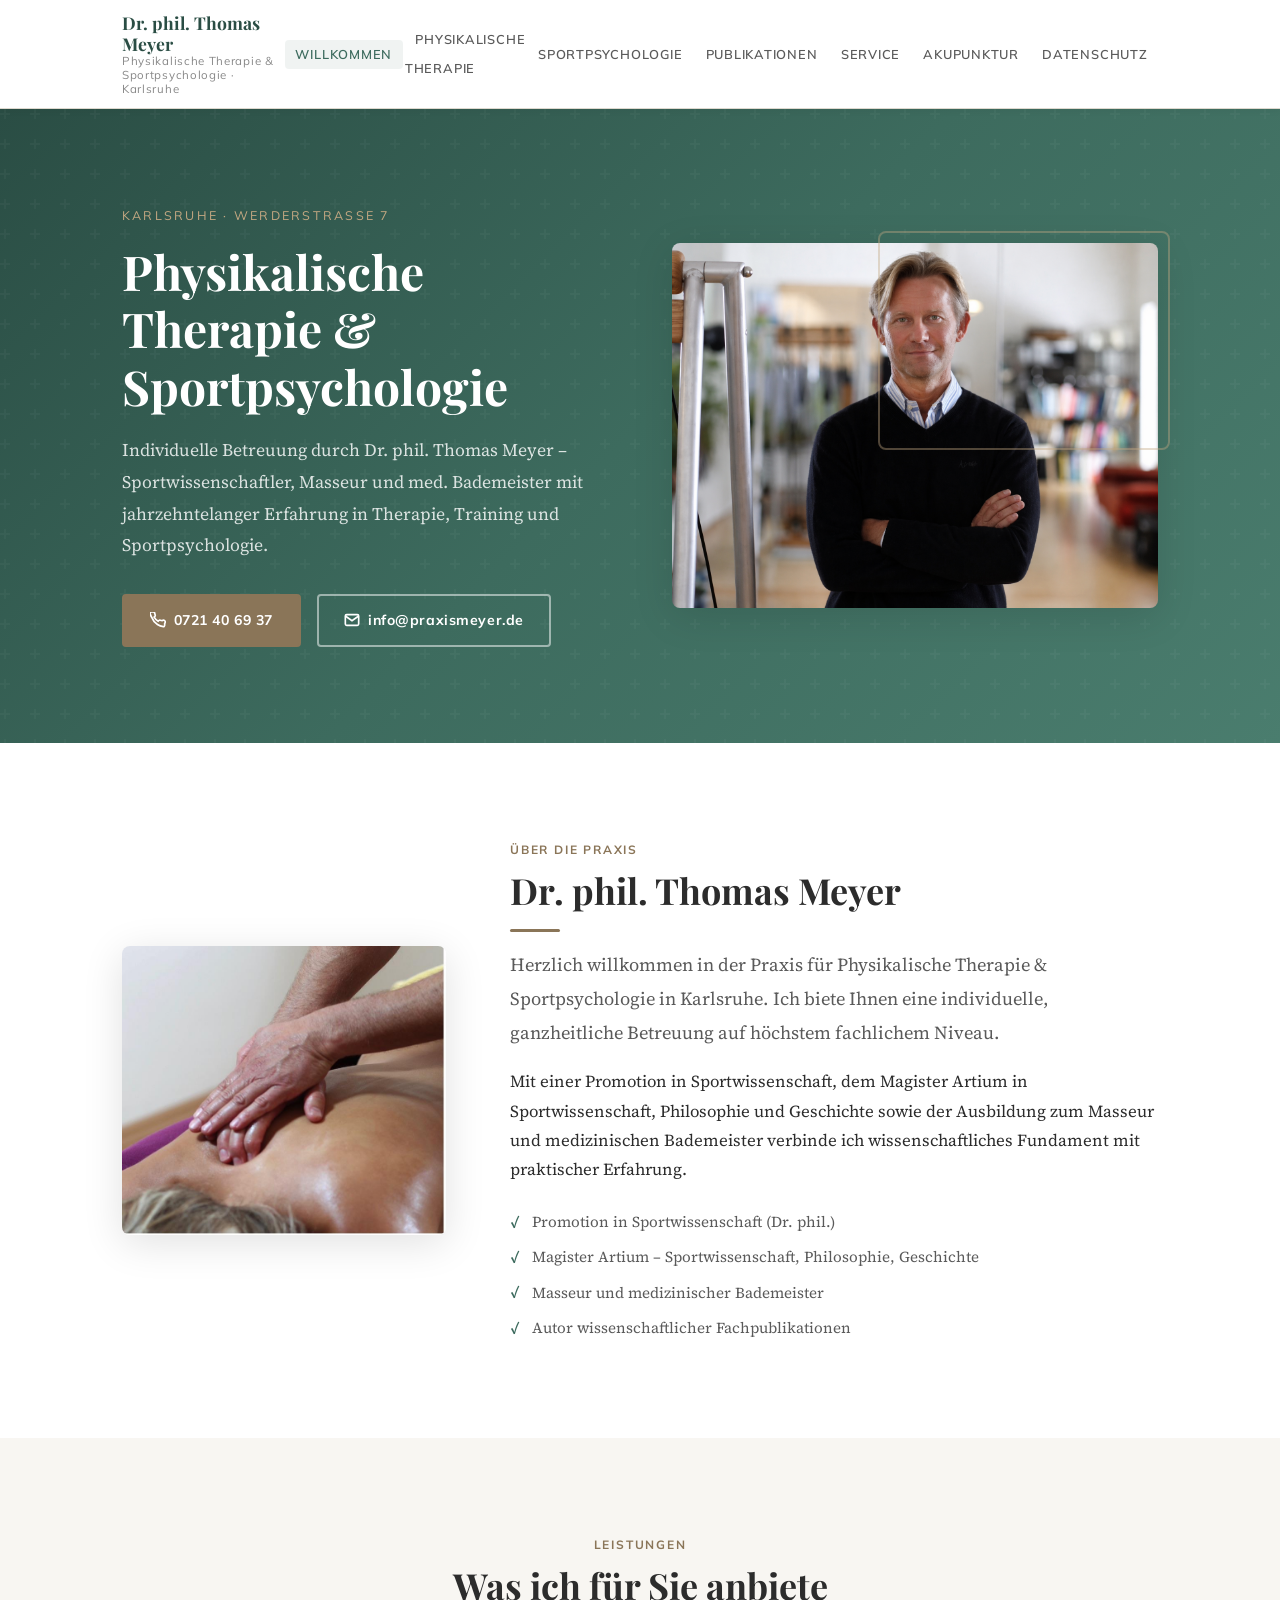
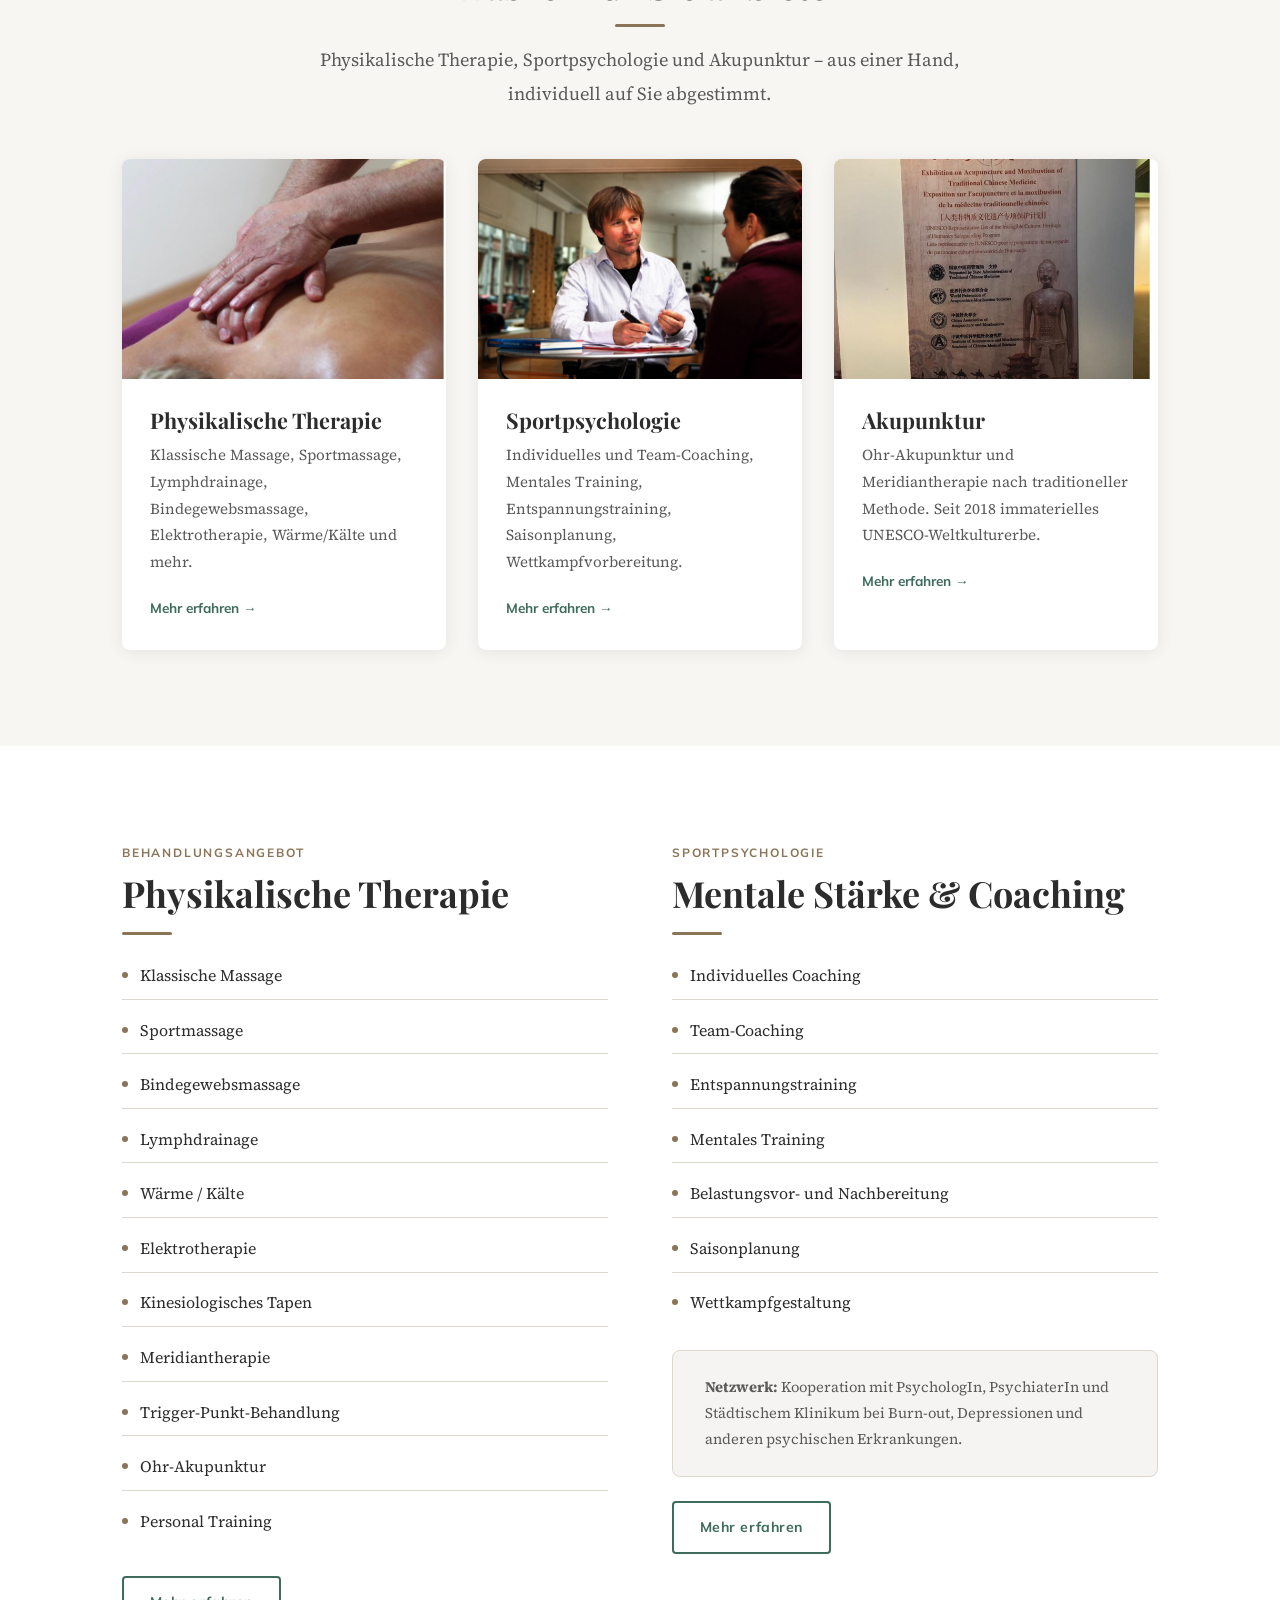
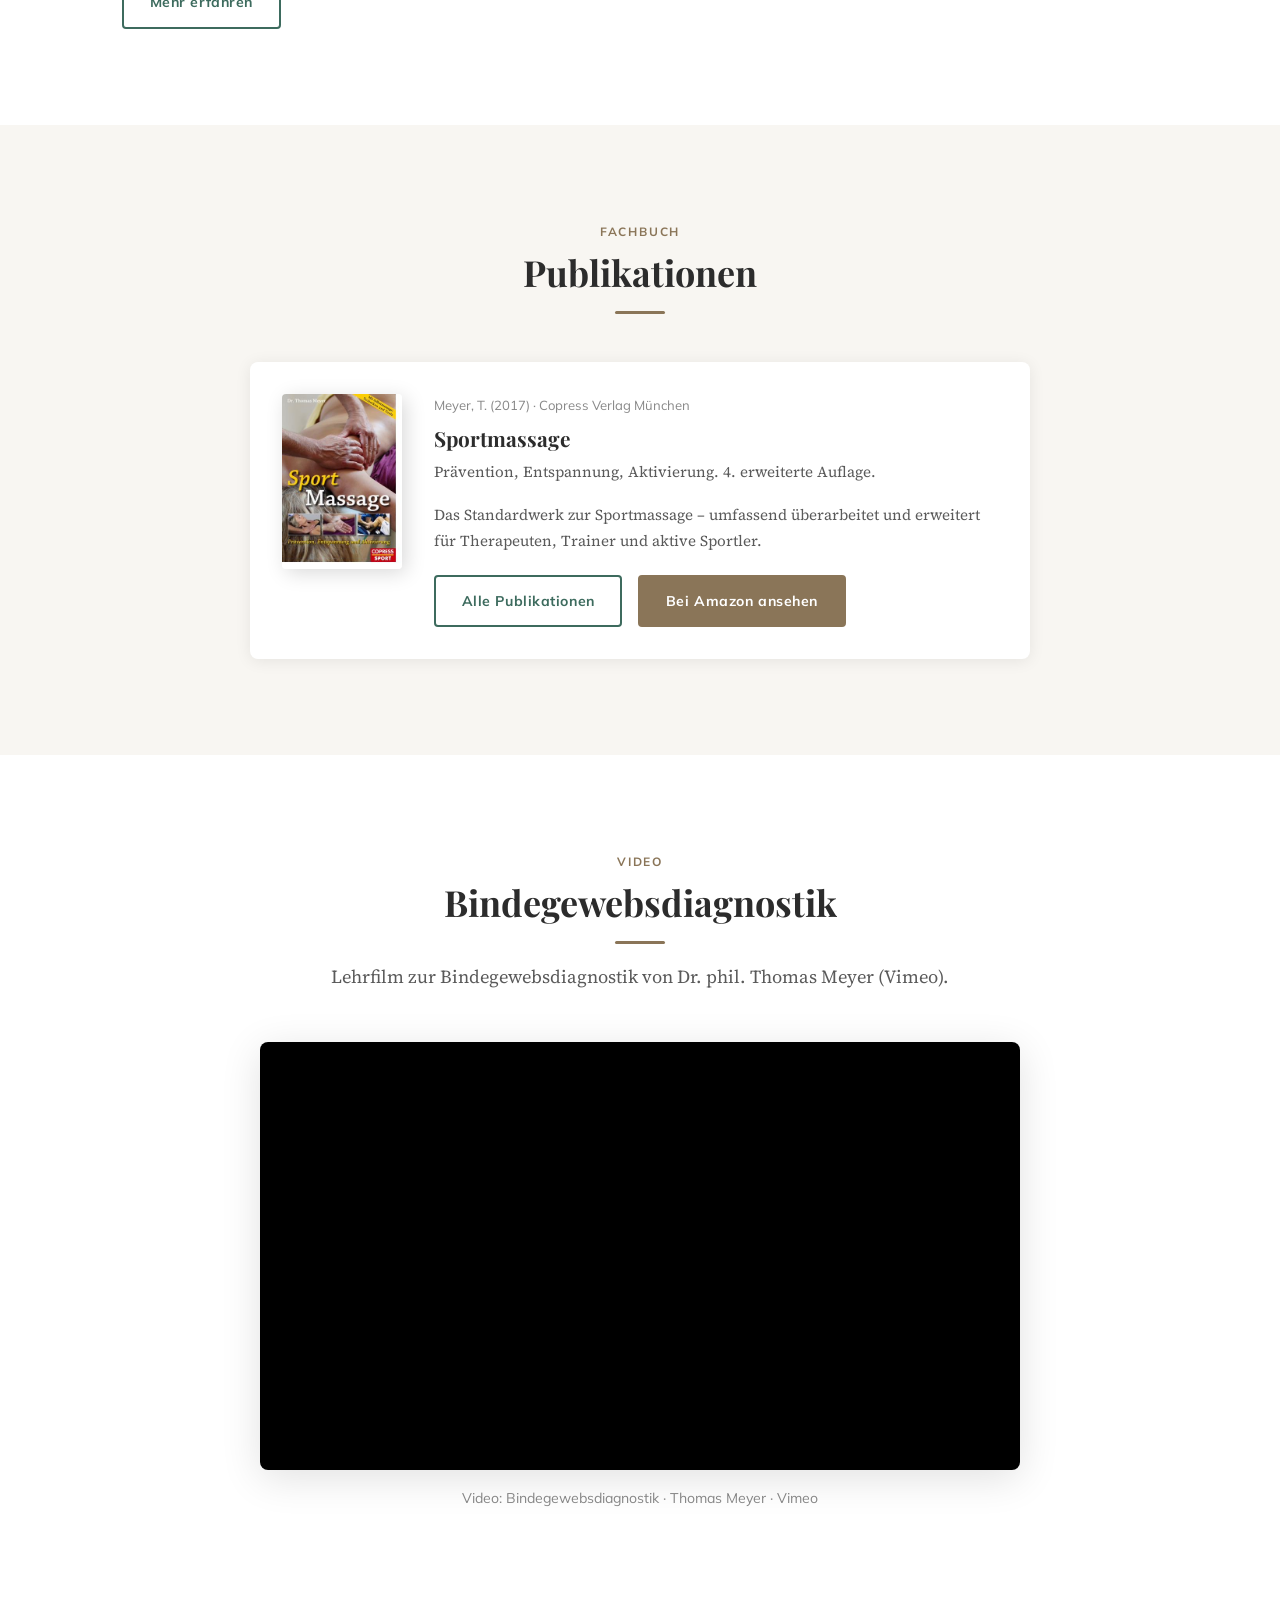
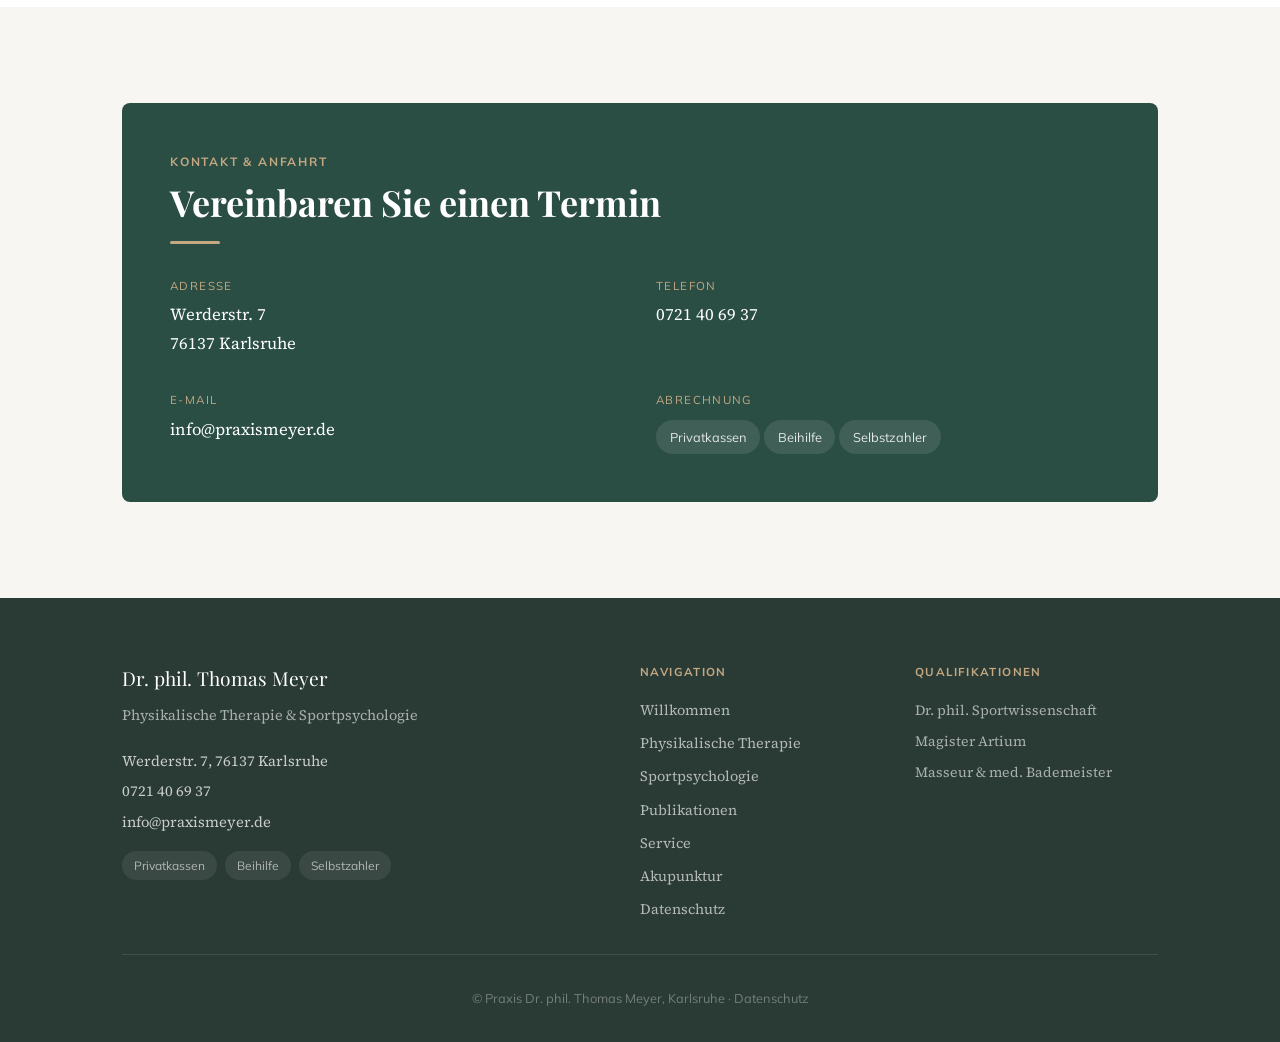
==== index.html @ bd9392c8 "Initial commit" ====
﻿<!doctype html>
<html lang="de">
  <head>
    <meta charset="UTF-8" />
    <meta name="viewport" content="width=device-width, initial-scale=1.0" />
    <title>
      Physikalische Therapie &amp; Sportpsychologie – Dr. phil. Thomas Meyer,
      Karlsruhe
    </title>
    <meta
      name="description"
      content="Dr. phil. Thomas Meyer bietet Physikalische Therapie, Sportpsychologie und Akupunktur in Karlsruhe. Masseur, med. Bademeister und Sportwissenschaftler. Privatkassen, Beihilfe, Selbstzahler."
    />
    <link rel="icon" type="image/png" href="public/images/logo.jpg" />
    <link rel="stylesheet" href="src/styles/fonts.css" />
    <link rel="stylesheet" href="src/styles/style.css" />
  </head>
  <body>
    <!-- ══ HEADER ══════════════════════════════════════════════ -->
    <header class="site-header">
      <div class="header-inner">
        <a href="index.html" class="header-brand" aria-label="Startseite">
          <span class="header-brand-name">Dr. phil. Thomas Meyer</span>
          <span class="header-brand-sub"
            >Physikalische Therapie & Sportpsychologie · Karlsruhe</span
          >
        </a>
        <button
          class="nav-toggle"
          aria-label="Navigation öffnen"
          aria-expanded="false"
          aria-controls="main-nav"
        >
          <span></span><span></span><span></span>
        </button>
        <nav class="main-nav" id="main-nav" aria-label="Hauptnavigation">
          <ul>
            <li><a href="index.html">Willkommen</a></li>
            <li>
              <a href="physikalische-therapie.html">Physikalische Therapie</a>
            </li>
            <li><a href="sportpsychologie.html">Sportpsychologie</a></li>
            <li><a href="publikationen.html">Publikationen</a></li>
            <li><a href="service.html">Service</a></li>
            <li><a href="akupunktur.html">Akupunktur</a></li>
            <li><a href="datenschutz.html">Datenschutz</a></li>
          </ul>
        </nav>
      </div>
    </header>

    <main>
      <!-- ══ HERO ═════════════════════════════════════════════ -->
      <section class="hero" aria-label="Willkommen">
        <div class="hero-inner">
          <div class="hero-content">
            <span class="hero-eyebrow">Karlsruhe · Werderstraße 7</span>
            <h1>Physikalische Therapie &amp; Sportpsychologie</h1>
            <p class="hero-lead">
              Individuelle Betreuung durch Dr. phil. Thomas Meyer –
              Sportwissenschaftler, Masseur und med. Bademeister mit
              jahrzehntelanger Erfahrung in Therapie, Training und
              Sportpsychologie.
            </p>
            <div class="hero-actions">
              <a href="tel:072140693" class="btn btn-primary">
                <svg
                  width="16"
                  height="16"
                  viewBox="0 0 24 24"
                  fill="none"
                  stroke="currentColor"
                  stroke-width="2.5"
                  aria-hidden="true"
                >
                  <path
                    d="M22 16.92v3a2 2 0 01-2.18 2 19.79 19.79 0 01-8.63-3.07A19.5 19.5 0 013.07 8.81 19.79 19.79 0 01.08 2.18 2 2 0 012.07 0h3a2 2 0 012 1.72 12.84 12.84 0 00.7 2.81 2 2 0 01-.45 2.11L6.2 7.74a16 16 0 006.06 6.06l1.1-1.1a2 2 0 012.11-.45 12.84 12.84 0 002.81.7A2 2 0 0122 16.92z"
                  />
                </svg>
                0721 40 69 37
              </a>
              <a href="mailto:info@praxismeyer.de" class="btn btn-outline">
                <svg
                  width="16"
                  height="16"
                  viewBox="0 0 24 24"
                  fill="none"
                  stroke="currentColor"
                  stroke-width="2.5"
                  aria-hidden="true"
                >
                  <path
                    d="M4 4h16c1.1 0 2 .9 2 2v12c0 1.1-.9 2-2 2H4c-1.1 0-2-.9-2-2V6c0-1.1.9-2 2-2z"
                  />
                  <polyline points="22,6 12,13 2,6" />
                </svg>
                info@praxismeyer.de
              </a>
            </div>
          </div>
          <div class="hero-image">
            <img
              src="public/images/B21I1593Person.jpg"
              alt="Dr. phil. Thomas Meyer in der Praxis"
              width="520"
              height="480"
              loading="eager"
            />
            <div class="hero-image-frame" aria-hidden="true"></div>
          </div>
        </div>
      </section>

      <!-- ══ ÜBER DR. MEYER ═══════════════════════════════════ -->
      <section class="section section--alt">
        <div class="container">
          <div class="profile-section">
            <div>
              <img
                src="public/images/B21I86682x.jpeg"
                alt="Dr. Thomas Meyer – Therapie in der Praxis"
                class="profile-img"
                width="380"
                height="460"
                loading="lazy"
              />
            </div>
            <div>
              <span class="section-label">Über die Praxis</span>
              <h2>Dr. phil. Thomas Meyer</h2>
              <div class="divider"></div>
              <p class="lead">
                Herzlich willkommen in der Praxis für Physikalische Therapie
                &amp; Sportpsychologie in Karlsruhe. Ich biete Ihnen eine
                individuelle, ganzheitliche Betreuung auf höchstem fachlichem
                Niveau.
              </p>
              <p>
                Mit einer Promotion in Sportwissenschaft, dem Magister Artium in
                Sportwissenschaft, Philosophie und Geschichte sowie der
                Ausbildung zum Masseur und medizinischen Bademeister verbinde
                ich wissenschaftliches Fundament mit praktischer Erfahrung.
              </p>
              <div
                class="profile-quals"
                role="list"
                aria-label="Qualifikationen"
              >
                <div class="qual-item" role="listitem">
                  Promotion in Sportwissenschaft (Dr. phil.)
                </div>
                <div class="qual-item" role="listitem">
                  Magister Artium – Sportwissenschaft, Philosophie, Geschichte
                </div>
                <div class="qual-item" role="listitem">
                  Masseur und medizinischer Bademeister
                </div>
                <div class="qual-item" role="listitem">
                  Autor wissenschaftlicher Fachpublikationen
                </div>
              </div>
            </div>
          </div>
        </div>
      </section>

      <!-- ══ LEISTUNGSÜBERSICHT ════════════════════════════════ -->
      <section class="section">
        <div class="container">
          <div class="section-header centered">
            <span class="section-label">Leistungen</span>
            <h2>Was ich für Sie anbiete</h2>
            <div class="divider centered"></div>
            <p class="lead">
              Physikalische Therapie, Sportpsychologie und Akupunktur – aus
              einer Hand, individuell auf Sie abgestimmt.
            </p>
          </div>
          <div class="grid-3">
            <!-- Physikalische Therapie -->
            <a
              href="physikalische-therapie.html"
              class="card"
              style="text-decoration: none; color: inherit"
            >
              <img
                src="public/images/B21I86682x.jpeg"
                alt="Massage und physikalische Therapie in Karlsruhe"
                class="card-img"
                loading="lazy"
              />
              <div class="card-body">
                <h3>Physikalische Therapie</h3>
                <p style="color: var(--color-text-light); font-size: 0.95rem">
                  Klassische Massage, Sportmassage, Lymphdrainage,
                  Bindegewebsmassage, Elektrotherapie, Wärme/Kälte und mehr.
                </p>
                <span
                  style="
                    color: var(--color-primary);
                    font-family: var(--font-sans);
                    font-size: 0.85rem;
                    font-weight: 700;
                  "
                  >Mehr erfahren →</span
                >
              </div>
            </a>
            <!-- Sportpsychologie -->
            <a
              href="sportpsychologie.html"
              class="card"
              style="text-decoration: none; color: inherit"
            >
              <img
                src="public/images/Sportpsychologe1_2.jpg"
                alt="Sportpsychologie und mentales Training"
                class="card-img"
                loading="lazy"
              />
              <div class="card-body">
                <h3>Sportpsychologie</h3>
                <p style="color: var(--color-text-light); font-size: 0.95rem">
                  Individuelles und Team-Coaching, Mentales Training,
                  Entspannungstraining, Saisonplanung, Wettkampfvorbereitung.
                </p>
                <span
                  style="
                    color: var(--color-primary);
                    font-family: var(--font-sans);
                    font-size: 0.85rem;
                    font-weight: 700;
                  "
                  >Mehr erfahren →</span
                >
              </div>
            </a>
            <!-- Akupunktur -->
            <a
              href="akupunktur.html"
              class="card"
              style="text-decoration: none; color: inherit"
            >
              <img
                src="public/images/IMG_49742x.jpeg"
                alt="Ohr-Akupunktur in der Praxis"
                class="card-img"
                loading="lazy"
              />
              <div class="card-body">
                <h3>Akupunktur</h3>
                <p style="color: var(--color-text-light); font-size: 0.95rem">
                  Ohr-Akupunktur und Meridiantherapie nach traditioneller
                  Methode. Seit 2018 immaterielles UNESCO-Weltkulturerbe.
                </p>
                <span
                  style="
                    color: var(--color-primary);
                    font-family: var(--font-sans);
                    font-size: 0.85rem;
                    font-weight: 700;
                  "
                  >Mehr erfahren →</span
                >
              </div>
            </a>
          </div>
        </div>
      </section>

      <!-- ══ LEISTUNGEN LISTE ══════════════════════════════════ -->
      <section class="section section--alt">
        <div class="container">
          <div class="grid-2" style="align-items: start; gap: 4rem">
            <div>
              <span class="section-label">Behandlungsangebot</span>
              <h2>Physikalische Therapie</h2>
              <div class="divider"></div>
              <ul
                class="service-list"
                aria-label="Leistungen Physikalische Therapie"
              >
                <li>Klassische Massage</li>
                <li>Sportmassage</li>
                <li>Bindegewebsmassage</li>
                <li>Lymphdrainage</li>
                <li>Wärme / Kälte</li>
                <li>Elektrotherapie</li>
                <li>Kinesiologisches Tapen</li>
                <li>Meridiantherapie</li>
                <li>Trigger-Punkt-Behandlung</li>
                <li>Ohr-Akupunktur</li>
                <li>Personal Training</li>
              </ul>
              <div style="margin-top: 2rem">
                <a
                  href="physikalische-therapie.html"
                  class="btn btn-outline-dark"
                  >Mehr erfahren</a
                >
              </div>
            </div>
            <div>
              <span class="section-label">Sportpsychologie</span>
              <h2>Mentale Stärke &amp; Coaching</h2>
              <div class="divider"></div>
              <ul class="service-list" aria-label="Leistungen Sportpsychologie">
                <li>Individuelles Coaching</li>
                <li>Team-Coaching</li>
                <li>Entspannungstraining</li>
                <li>Mentales Training</li>
                <li>Belastungsvor- und Nachbereitung</li>
                <li>Saisonplanung</li>
                <li>Wettkampfgestaltung</li>
              </ul>
              <div class="info-box" style="margin-top: 1.5rem">
                <p
                  style="
                    font-size: 0.92rem;
                    color: var(--color-text-light);
                    margin: 0;
                  "
                >
                  <strong>Netzwerk:</strong> Kooperation mit PsychologIn,
                  PsychiaterIn und Städtischem Klinikum bei Burn-out,
                  Depressionen und anderen psychischen Erkrankungen.
                </p>
              </div>
              <div style="margin-top: 1.5rem">
                <a href="sportpsychologie.html" class="btn btn-outline-dark"
                  >Mehr erfahren</a
                >
              </div>
            </div>
          </div>
        </div>
      </section>

      <!-- ══ PUBLIKATION HIGHLIGHT ════════════════════════════ -->
      <section class="section">
        <div class="container">
          <div class="section-header centered">
            <span class="section-label">Fachbuch</span>
            <h2>Publikationen</h2>
            <div class="divider centered"></div>
          </div>
          <div class="pub-card" style="max-width: 780px; margin: 0 auto">
            <img
              src="public/images/978376791218212x.jpg"
              alt="Buchcover: Sportmassage – Prävention, Entspannung, Aktivierung"
              class="pub-cover"
              loading="lazy"
            />
            <div>
              <p class="pub-meta">Meyer, T. (2017) · Copress Verlag München</p>
              <h3 class="pub-title">Sportmassage</h3>
              <p class="pub-subtitle">
                Prävention, Entspannung, Aktivierung. 4. erweiterte Auflage.
              </p>
              <p style="font-size: 0.95rem; color: var(--color-text-light)">
                Das Standardwerk zur Sportmassage – umfassend überarbeitet und
                erweitert für Therapeuten, Trainer und aktive Sportler.
              </p>
              <div
                style="
                  margin-top: 1.25rem;
                  display: flex;
                  gap: 1rem;
                  flex-wrap: wrap;
                "
              >
                <a href="publikationen.html" class="btn btn-outline-dark"
                  >Alle Publikationen</a
                >
                <a
                  href="https://www.amazon.de/gp/product/376791218X"
                  target="_blank"
                  rel="noopener noreferrer"
                  class="btn btn-primary"
                  >Bei Amazon ansehen</a
                >
              </div>
            </div>
          </div>
        </div>
      </section>

      <!-- ══ VIDEO BINDEGEWEBSDIAGNOSTIK ═════════════════════ -->
      <section class="section section--alt">
        <div class="container">
          <div class="section-header centered">
            <span class="section-label">Video</span>
            <h2>Bindegewebsdiagnostik</h2>
            <div class="divider centered"></div>
            <p class="lead">
              Lehrfilm zur Bindegewebsdiagnostik von Dr. phil. Thomas Meyer
              (Vimeo).
            </p>
          </div>
          <div style="max-width: 760px; margin: 0 auto">
            <div class="video-wrap">
              <iframe
                title="Bindegewebsdiagnostik – Dr. Thomas Meyer"
                src="https://player.vimeo.com/video/320448299?h=4330896fc2"
                width="640"
                height="360"
                frameborder="0"
                referrerpolicy="strict-origin-when-cross-origin"
                allow="
                  autoplay;
                  fullscreen;
                  picture-in-picture;
                  clipboard-write;
                  encrypted-media;
                "
                allowfullscreen
              >
              </iframe>
            </div>
            <p
              style="
                text-align: center;
                margin-top: 1rem;
                font-size: 0.88rem;
                color: var(--color-text-muted);
                font-family: var(--font-sans);
              "
            >
              Video: Bindegewebsdiagnostik · Thomas Meyer · Vimeo
            </p>
          </div>
        </div>
      </section>

      <!-- ══ KONTAKT ═══════════════════════════════════════════ -->
      <section class="section section">
        <div class="container">
          <div class="contact-box">
            <span class="section-label" style="color: var(--color-accent-light)"
              >Kontakt &amp; Anfahrt</span
            >
            <h2>Vereinbaren Sie einen Termin</h2>
            <div
              class="divider"
              style="background: var(--color-accent-light)"
            ></div>
            <div class="contact-grid">
              <div class="contact-item">
                <span class="contact-label">Adresse</span>
                <span class="contact-value">
                  Werderstr. 7<br />76137 Karlsruhe
                </span>
              </div>
              <div class="contact-item">
                <span class="contact-label">Telefon</span>
                <span class="contact-value">
                  <a href="tel:072140693">0721 40 69 37</a>
                </span>
              </div>
              <div class="contact-item">
                <span class="contact-label">E-Mail</span>
                <span class="contact-value">
                  <a href="mailto:info@praxismeyer.de">info@praxismeyer.de</a>
                </span>
              </div>
              <div class="contact-item">
                <span class="contact-label">Abrechnung</span>
                <span class="contact-value">
                  <span class="contact-badge">Privatkassen</span>
                  <span class="contact-badge">Beihilfe</span>
                  <span class="contact-badge">Selbstzahler</span>
                </span>
              </div>
            </div>
          </div>
        </div>
      </section>
    </main>

    <!-- ══ FOOTER ═══════════════════════════════════════════════ -->
    <footer class="site-footer" aria-label="Seiten-Footer">
      <div class="container">
        <div class="footer-grid">
          <div>
            <div class="footer-brand-name">Dr. phil. Thomas Meyer</div>
            <div class="footer-tagline">
              Physikalische Therapie &amp; Sportpsychologie
            </div>
            <div class="footer-contact-item">Werderstr. 7, 76137 Karlsruhe</div>
            <div class="footer-contact-item">
              <a href="tel:072140693">0721 40 69 37</a>
            </div>
            <div class="footer-contact-item">
              <a href="mailto:info@praxismeyer.de">info@praxismeyer.de</a>
            </div>
            <div class="footer-badges">
              <span class="footer-badge">Privatkassen</span>
              <span class="footer-badge">Beihilfe</span>
              <span class="footer-badge">Selbstzahler</span>
            </div>
          </div>
          <div>
            <div class="footer-heading">Navigation</div>
            <nav class="footer-links" aria-label="Footer-Navigation">
              <a href="index.html">Willkommen</a>
              <a href="physikalische-therapie.html">Physikalische Therapie</a>
              <a href="sportpsychologie.html">Sportpsychologie</a>
              <a href="publikationen.html">Publikationen</a>
              <a href="service.html">Service</a>
              <a href="akupunktur.html">Akupunktur</a>
              <a href="datenschutz.html">Datenschutz</a>
            </nav>
          </div>
          <div>
            <div class="footer-heading">Qualifikationen</div>
            <div
              class="footer-links"
              style="
                color: rgba(255, 255, 255, 0.6);
                font-size: 0.88rem;
                gap: 0.4rem;
              "
            >
              <span>Dr. phil. Sportwissenschaft</span>
              <span>Magister Artium</span>
              <span>Masseur &amp; med. Bademeister</span>
            </div>
          </div>
        </div>
        <div class="footer-bottom">
          &copy; Praxis Dr. phil. Thomas Meyer, Karlsruhe ·
          <a href="datenschutz.html" style="color: inherit">Datenschutz</a>
        </div>
      </div>
    </footer>

    <script src="src/scripts/main.js" defer></script>
  </body>
</html>
---- src/styles/fonts.css ----
@import url('https://fonts.googleapis.com/css2?family=Playfair+Display:ital,wght@0,400;0,600;0,700;1,400&family=Source+Serif+4:ital,opsz,wght@0,8..60,300;0,8..60,400;0,8..60,600;1,8..60,400&family=Mulish:wght@400;600;700&display=swap');
---- src/styles/style.css ----
/* ============================================================
   PRAXIS DR. THOMAS MEYER — Designsystem
   Farben, Typografie, Layout
   ============================================================ */

:root {
  /* Farben */
  --color-bg:         #f8f6f2;
  --color-white:      #ffffff;
  --color-text:       #2c2c2c;
  --color-text-light: #5a5a5a;
  --color-text-muted: #888888;
  --color-primary:    #3d6b5e;   /* ruhiges Waldgrün */
  --color-primary-dark: #2a4d44;
  --color-accent:     #8a7558;   /* warmes Sandbraun */
  --color-accent-light: #c4a882;
  --color-border:     #ddd8ce;
  --color-card-bg:    #ffffff;
  --color-header-bg:  #ffffff;
  --color-footer-bg:  #2a3a35;
  --color-footer-text:#c8d8d4;

  /* Typografie */
  --font-display:  'Playfair Display', Georgia, serif;
  --font-body:     'Source Serif 4', Georgia, serif;
  --font-sans:     'Mulish', 'Helvetica Neue', sans-serif;

  /* Abstände */
  --space-xs:  0.5rem;
  --space-sm:  1rem;
  --space-md:  2rem;
  --space-lg:  4rem;
  --space-xl:  6rem;

  /* Sonstiges */
  --radius:    4px;
  --radius-lg: 8px;
  --shadow:    0 2px 16px rgba(0,0,0,0.08);
  --shadow-lg: 0 8px 40px rgba(0,0,0,0.12);
  --transition: 0.25s ease;
  --max-width:  1100px;
}

/* ============================================================
   RESET & BASE
   ============================================================ */
*, *::before, *::after {
  box-sizing: border-box;
  margin: 0;
  padding: 0;
}

html {
  scroll-behavior: smooth;
  font-size: 16px;
}

body {
  background: var(--color-bg);
  color: var(--color-text);
  font-family: var(--font-body);
  font-size: 1.05rem;
  line-height: 1.75;
  -webkit-font-smoothing: antialiased;
}

img {
  max-width: 100%;
  height: auto;
  display: block;
}

a {
  color: var(--color-primary);
  text-decoration: none;
  transition: color var(--transition);
}
a:hover { color: var(--color-primary-dark); }

ul { list-style: none; }

/* ============================================================
   TYPOGRAPHY
   ============================================================ */
h1, h2, h3, h4 {
  font-family: var(--font-display);
  font-weight: 700;
  line-height: 1.25;
  color: var(--color-text);
}

h1 { font-size: clamp(2rem, 4vw, 3rem); }
h2 { font-size: clamp(1.5rem, 3vw, 2.25rem); margin-bottom: 1rem; }
h3 { font-size: 1.35rem; margin-bottom: 0.5rem; }
h4 { font-size: 1.1rem; }

p { margin-bottom: 1.1rem; }
p:last-child { margin-bottom: 0; }

.lead {
  font-size: 1.15rem;
  color: var(--color-text-light);
  line-height: 1.85;
}

.section-label {
  font-family: var(--font-sans);
  font-size: 0.75rem;
  font-weight: 700;
  letter-spacing: 0.15em;
  text-transform: uppercase;
  color: var(--color-accent);
  display: block;
  margin-bottom: 0.5rem;
}

/* ============================================================
   LAYOUT UTILITIES
   ============================================================ */
.container {
  max-width: var(--max-width);
  margin: 0 auto;
  padding: 0 var(--space-md);
}

.section {
  padding: var(--space-xl) 0;
}

.section--alt {
  background: var(--color-white);
}

.section--dark {
  background: var(--color-primary-dark);
  color: var(--color-white);
}

.section--dark h2,
.section--dark h3 {
  color: var(--color-white);
}

.grid-2 {
  display: grid;
  grid-template-columns: 1fr 1fr;
  gap: var(--space-md);
}

.grid-3 {
  display: grid;
  grid-template-columns: repeat(3, 1fr);
  gap: var(--space-md);
}

.grid-4 {
  display: grid;
  grid-template-columns: repeat(4, 1fr);
  gap: var(--space-sm);
}

.text-center { text-align: center; }

/* ============================================================
   HEADER & NAVIGATION
   ============================================================ */
.site-header {
  background: var(--color-header-bg);
  border-bottom: 1px solid var(--color-border);
  position: sticky;
  top: 0;
  z-index: 1000;
  box-shadow: 0 1px 8px rgba(0,0,0,0.06);
}

.header-inner {
  display: flex;
  align-items: center;
  justify-content: space-between;
  padding: 0.75rem var(--space-md);
  max-width: var(--max-width);
  margin: 0 auto;
}

.header-brand {
  display: flex;
  flex-direction: column;
  line-height: 1.2;
}

.header-brand-name {
  font-family: var(--font-display);
  font-size: 1.1rem;
  font-weight: 700;
  color: var(--color-primary-dark);
}

.header-brand-sub {
  font-family: var(--font-sans);
  font-size: 0.72rem;
  color: var(--color-text-muted);
  letter-spacing: 0.06em;
}

/* Nav */
.main-nav ul {
  display: flex;
  gap: 0.15rem;
  align-items: center;
}

.main-nav a {
  font-family: var(--font-sans);
  font-size: 0.8rem;
  font-weight: 600;
  letter-spacing: 0.06em;
  text-transform: uppercase;
  color: var(--color-text-light);
  padding: 0.4rem 0.65rem;
  border-radius: var(--radius);
  transition: all var(--transition);
}

.main-nav a:hover,
.main-nav a.active {
  color: var(--color-primary);
  background: rgba(61, 107, 94, 0.08);
}

.nav-logo {
  height: 50px;
  width: auto;
  display: block;
  object-fit: contain;
}

/* Hamburger */
.nav-toggle {
  display: none;
  background: none;
  border: none;
  cursor: pointer;
  padding: 0.5rem;
  flex-direction: column;
  gap: 5px;
}

.nav-toggle span {
  display: block;
  width: 24px;
  height: 2px;
  background: var(--color-text);
  transition: all var(--transition);
}

.nav-toggle.open span:nth-child(1) { transform: rotate(45deg) translate(5px, 5px); }
.nav-toggle.open span:nth-child(2) { opacity: 0; }
.nav-toggle.open span:nth-child(3) { transform: rotate(-45deg) translate(5px, -5px); }

/* ============================================================
   HERO
   ============================================================ */
.hero {
  background: linear-gradient(135deg, #2a4d44 0%, #3d6b5e 50%, #4a7d6e 100%);
  color: var(--color-white);
  padding: var(--space-xl) 0;
  position: relative;
  overflow: hidden;
}

.hero::before {
  content: '';
  position: absolute;
  inset: 0;
  background: url("data:image/svg+xml,%3Csvg width='60' height='60' viewBox='0 0 60 60' xmlns='http://www.w3.org/2000/svg'%3E%3Cg fill='none' fill-rule='evenodd'%3E%3Cg fill='%23ffffff' fill-opacity='0.03'%3E%3Cpath d='M36 34v-4h-2v4h-4v2h4v4h2v-4h4v-2h-4zm0-30V0h-2v4h-4v2h4v4h2V6h4V4h-4zM6 34v-4H4v4H0v2h4v4h2v-4h4v-2H6zM6 4V0H4v4H0v2h4v4h2V6h4V4H6z'/%3E%3C/g%3E%3C/g%3E%3C/svg%3E");
  pointer-events: none;
}

.hero-inner {
  display: grid;
  grid-template-columns: 1fr 1fr;
  gap: var(--space-lg);
  align-items: center;
  max-width: var(--max-width);
  margin: 0 auto;
  padding: 0 var(--space-md);
  position: relative;
}

.hero-eyebrow {
  font-family: var(--font-sans);
  font-size: 0.78rem;
  letter-spacing: 0.18em;
  text-transform: uppercase;
  color: var(--color-accent-light);
  margin-bottom: 1rem;
  display: block;
}

.hero h1 {
  color: var(--color-white);
  font-size: clamp(2rem, 4vw, 3rem);
  margin-bottom: 1.25rem;
  line-height: 1.2;
}

.hero-lead {
  color: rgba(255,255,255,0.82);
  font-size: 1.1rem;
  line-height: 1.8;
  margin-bottom: 2rem;
}

.hero-actions {
  display: flex;
  gap: 1rem;
  flex-wrap: wrap;
}

.hero-image {
  position: relative;
}

.hero-image img {
  border-radius: var(--radius-lg);
  box-shadow: var(--shadow-lg);
  width: 100%;
  object-fit: cover;
  max-height: 500px;
}

.hero-image-frame {
  position: absolute;
  inset: -12px -12px auto auto;
  width: 60%;
  height: 60%;
  border: 2px solid rgba(196, 168, 130, 0.4);
  border-radius: var(--radius-lg);
  pointer-events: none;
}

/* ============================================================
   BUTTONS
   ============================================================ */
.btn {
  display: inline-flex;
  align-items: center;
  gap: 0.5rem;
  font-family: var(--font-sans);
  font-size: 0.88rem;
  font-weight: 700;
  letter-spacing: 0.04em;
  padding: 0.75rem 1.6rem;
  border-radius: var(--radius);
  cursor: pointer;
  transition: all var(--transition);
  border: 2px solid transparent;
  text-decoration: none;
}

.btn-primary {
  background: var(--color-accent);
  color: var(--color-white);
  border-color: var(--color-accent);
}
.btn-primary:hover {
  background: var(--color-accent-light);
  border-color: var(--color-accent-light);
  color: var(--color-white);
  transform: translateY(-1px);
  box-shadow: 0 4px 16px rgba(138, 117, 88, 0.35);
}

.btn-outline {
  background: transparent;
  color: var(--color-white);
  border-color: rgba(255,255,255,0.5);
}
.btn-outline:hover {
  background: rgba(255,255,255,0.1);
  border-color: var(--color-white);
  color: var(--color-white);
}

.btn-outline-dark {
  background: transparent;
  color: var(--color-primary);
  border-color: var(--color-primary);
}
.btn-outline-dark:hover {
  background: var(--color-primary);
  color: var(--color-white);
}

/* ============================================================
   CARDS
   ============================================================ */
.card {
  background: var(--color-card-bg);
  border-radius: var(--radius-lg);
  box-shadow: var(--shadow);
  overflow: hidden;
  transition: transform var(--transition), box-shadow var(--transition);
}
.card:hover {
  transform: translateY(-3px);
  box-shadow: var(--shadow-lg);
}

.card-body { padding: 1.75rem; }

.card-icon {
  width: 48px;
  height: 48px;
  background: rgba(61, 107, 94, 0.1);
  border-radius: 50%;
  display: flex;
  align-items: center;
  justify-content: center;
  margin-bottom: 1rem;
}

.card-icon svg {
  width: 24px;
  height: 24px;
  stroke: var(--color-primary);
}

.card-img {
  width: 100%;
  height: 220px;
  object-fit: cover;
}

/* ============================================================
   SERVICE LIST
   ============================================================ */
.service-list {
  display: flex;
  flex-direction: column;
  gap: 0.4rem;
}

.service-list li {
  display: flex;
  align-items: center;
  gap: 0.75rem;
  padding: 0.6rem 0;
  border-bottom: 1px solid var(--color-border);
  font-size: 1rem;
}
.service-list li:last-child { border-bottom: none; }

.service-list li::before {
  content: '';
  width: 6px;
  height: 6px;
  background: var(--color-accent);
  border-radius: 50%;
  flex-shrink: 0;
}

/* ============================================================
   SECTION HEADER
   ============================================================ */
.section-header {
  margin-bottom: 3rem;
}

.section-header.centered {
  text-align: center;
  max-width: 680px;
  margin: 0 auto 3rem;
}

.divider {
  width: 50px;
  height: 3px;
  background: var(--color-accent);
  margin: 1rem 0;
  border-radius: 2px;
}

.divider.centered {
  margin: 1rem auto;
}

/* ============================================================
   PROFILE / ABOUT SECTION
   ============================================================ */
.profile-section {
  display: grid;
  grid-template-columns: 1fr 2fr;
  gap: var(--space-lg);
  align-items: center;
}

.profile-img {
  border-radius: var(--radius-lg);
  box-shadow: var(--shadow-lg);
  width: 100%;
  object-fit: cover;
}

.profile-quals {
  margin-top: 1.5rem;
  display: flex;
  flex-direction: column;
  gap: 0.5rem;
}

.qual-item {
  display: flex;
  align-items: flex-start;
  gap: 0.75rem;
  font-size: 0.95rem;
  color: var(--color-text-light);
}

.qual-item::before {
  content: '✓';
  color: var(--color-primary);
  font-weight: 700;
  flex-shrink: 0;
  margin-top: 0.05rem;
}

/* ============================================================
   CONTACT SECTION
   ============================================================ */
.contact-box {
  background: var(--color-primary-dark);
  color: var(--color-white);
  border-radius: var(--radius-lg);
  padding: 3rem;
}

.contact-box h2 { color: var(--color-white); }

.contact-grid {
  display: grid;
  grid-template-columns: 1fr 1fr;
  gap: var(--space-md);
  margin-top: 2rem;
}

.contact-item {
  display: flex;
  flex-direction: column;
  gap: 0.25rem;
}

.contact-label {
  font-family: var(--font-sans);
  font-size: 0.72rem;
  letter-spacing: 0.12em;
  text-transform: uppercase;
  color: var(--color-accent-light);
}

.contact-value {
  font-size: 1.05rem;
  color: var(--color-white);
}

.contact-value a {
  color: var(--color-white);
}
.contact-value a:hover { color: var(--color-accent-light); }

.contact-badge {
  display: inline-flex;
  align-items: center;
  gap: 0.4rem;
  background: rgba(255,255,255,0.1);
  color: rgba(255,255,255,0.85);
  font-family: var(--font-sans);
  font-size: 0.8rem;
  padding: 0.35rem 0.85rem;
  border-radius: 20px;
  margin-top: 0.35rem;
}

/* ============================================================
   BOOK / PUBLICATION CARDS
   ============================================================ */
.pub-card {
  background: var(--color-white);
  border-radius: var(--radius-lg);
  box-shadow: var(--shadow);
  display: grid;
  grid-template-columns: auto 1fr;
  gap: 2rem;
  padding: 2rem;
  align-items: start;
  transition: transform var(--transition), box-shadow var(--transition);
}
.pub-card:hover {
  transform: translateY(-2px);
  box-shadow: var(--shadow-lg);
}

.pub-cover {
  width: 120px;
  border-radius: var(--radius);
  box-shadow: 4px 4px 20px rgba(0,0,0,0.15);
  flex-shrink: 0;
}

.pub-meta {
  font-family: var(--font-sans);
  font-size: 0.82rem;
  color: var(--color-text-muted);
  margin-bottom: 0.5rem;
}

.pub-title {
  font-family: var(--font-display);
  font-size: 1.3rem;
  color: var(--color-text);
  margin-bottom: 0.5rem;
}

.pub-subtitle {
  font-size: 0.95rem;
  color: var(--color-text-light);
  margin-bottom: 1rem;
}

/* ============================================================
   AKUPUNKTUR GALLERY
   ============================================================ */
.gallery-grid {
  display: grid;
  grid-template-columns: repeat(4, 1fr);
  gap: 0.75rem;
}

.gallery-item {
  overflow: hidden;
  border-radius: var(--radius);
  aspect-ratio: 3/4;
}

.gallery-item img {
  width: 100%;
  height: 100%;
  object-fit: cover;
  transition: transform 0.4s ease;
}

.gallery-item:hover img {
  transform: scale(1.04);
}

/* ============================================================
   VIDEO EMBED
   ============================================================ */
.video-wrap {
  position: relative;
  padding-top: 56.25%; /* 16:9 */
  background: #000;
  border-radius: var(--radius-lg);
  overflow: hidden;
  box-shadow: var(--shadow-lg);
}

.video-wrap iframe {
  position: absolute;
  inset: 0;
  width: 100%;
  height: 100%;
  border: none;
}

/* ============================================================
   AUDIO & VIDEO SECTION
   ============================================================ */
.audio-grid {
  display: grid;
  grid-template-columns: repeat(2, 1fr);
  gap: var(--space-md);
  margin-bottom: 2rem;
}

.audio-card {
  background: var(--color-card-bg);
  border-radius: var(--radius-lg);
  box-shadow: var(--shadow);
  padding: 1.75rem;
  transition: transform var(--transition), box-shadow var(--transition);
}

.audio-card:hover {
  transform: translateY(-3px);
  box-shadow: var(--shadow-lg);
}

.audio-card-title {
  font-family: var(--font-display);
  font-size: 1.15rem;
  font-weight: 700;
  color: var(--color-primary);
  margin-bottom: 1rem;
  line-height: 1.25;
}

.audio-player {
  width: 100%;
  margin-bottom: 0.75rem;
}

/* Audio player styling */
audio {
  accent-color: var(--color-accent);
}

.audio-hint {
  font-size: 0.9rem;
  color: var(--color-text-light);
  margin: 0;
}

.video-card {
  background: var(--color-card-bg);
  border-radius: var(--radius-lg);
  box-shadow: var(--shadow);
  padding: 0;
  overflow: hidden;
}

.video-embed {
  position: relative;
  padding-top: 56.25%; /* 16:9 */
  background: #000;
  overflow: hidden;
  border-radius: var(--radius-lg);
}

.video-embed iframe {
  position: absolute;
  inset: 0;
  width: 100%;
  height: 100%;
  border: none;
}

/* ============================================================
   DATENSCHUTZ
   ============================================================ */
.legal-content h2 {
  font-size: 1.4rem;
  margin-top: 2.5rem;
  margin-bottom: 0.75rem;
  padding-bottom: 0.5rem;
  border-bottom: 1px solid var(--color-border);
}

.legal-content h3 {
  font-size: 1.1rem;
  margin-top: 1.75rem;
  margin-bottom: 0.5rem;
}

.legal-content ul {
  list-style: disc;
  padding-left: 1.5rem;
  margin-bottom: 1rem;
}

.legal-content ul li { margin-bottom: 0.4rem; }

/* ============================================================
   FOOTER
   ============================================================ */
.site-footer {
  background: var(--color-footer-bg);
  color: var(--color-footer-text);
  padding: var(--space-lg) 0 var(--space-md);
}

.footer-grid {
  display: grid;
  grid-template-columns: 2fr 1fr 1fr;
  gap: var(--space-md);
  padding-bottom: var(--space-md);
  border-bottom: 1px solid rgba(255,255,255,0.1);
  margin-bottom: var(--space-md);
}

.footer-brand-name {
  font-family: var(--font-display);
  font-size: 1.2rem;
  color: var(--color-white);
  margin-bottom: 0.5rem;
}

.footer-tagline {
  font-size: 0.9rem;
  color: rgba(255,255,255,0.6);
  margin-bottom: 1.25rem;
}

.footer-contact-item {
  font-size: 0.92rem;
  color: rgba(255,255,255,0.75);
  margin-bottom: 0.3rem;
}
.footer-contact-item a {
  color: rgba(255,255,255,0.75);
}
.footer-contact-item a:hover { color: var(--color-accent-light); }

.footer-heading {
  font-family: var(--font-sans);
  font-size: 0.72rem;
  font-weight: 700;
  letter-spacing: 0.12em;
  text-transform: uppercase;
  color: var(--color-accent-light);
  margin-bottom: 1rem;
}

.footer-links {
  display: flex;
  flex-direction: column;
  gap: 0.5rem;
}
.footer-links a {
  color: rgba(255,255,255,0.65);
  font-size: 0.9rem;
  transition: color var(--transition);
}
.footer-links a:hover { color: var(--color-accent-light); }

.footer-badges {
  display: flex;
  gap: 0.5rem;
  flex-wrap: wrap;
  margin-top: 1rem;
}

.footer-badge {
  background: rgba(255,255,255,0.08);
  color: rgba(255,255,255,0.6);
  font-family: var(--font-sans);
  font-size: 0.75rem;
  padding: 0.25rem 0.75rem;
  border-radius: 20px;
}

.footer-bottom {
  font-family: var(--font-sans);
  font-size: 0.8rem;
  color: rgba(255,255,255,0.35);
  text-align: center;
}

/* ============================================================
   PAGE HERO (Unterseiten)
   ============================================================ */
.page-hero {
  background: linear-gradient(135deg, #2a4d44 0%, #3d6b5e 100%);
  padding: 3.5rem 0;
  color: var(--color-white);
}

.page-hero h1 { color: var(--color-white); margin-bottom: 0.5rem; }

.page-hero .breadcrumb {
  font-family: var(--font-sans);
  font-size: 0.82rem;
  color: rgba(255,255,255,0.55);
  margin-bottom: 0.75rem;
}
.page-hero .breadcrumb a {
  color: rgba(255,255,255,0.55);
}
.page-hero .breadcrumb a:hover { color: var(--color-accent-light); }

/* ============================================================
   CONTENT IMAGE LAYOUTS
   ============================================================ */
.img-float-right {
  float: right;
  margin: 0 0 1.5rem 2rem;
  max-width: 420px;
  border-radius: var(--radius-lg);
  box-shadow: var(--shadow);
}

.img-float-left {
  float: left;
  margin: 0 2rem 1.5rem 0;
  max-width: 420px;
  border-radius: var(--radius-lg);
  box-shadow: var(--shadow);
}

.clearfix::after {
  content: '';
  display: table;
  clear: both;
}

/* Highlight box */
.highlight-box {
  background: rgba(61, 107, 94, 0.07);
  border-left: 4px solid var(--color-primary);
  border-radius: 0 var(--radius) var(--radius) 0;
  padding: 1.25rem 1.5rem;
  margin: 1.5rem 0;
}

.info-box {
  background: rgba(138, 117, 88, 0.08);
  border: 1px solid var(--color-border);
  border-radius: var(--radius-lg);
  padding: 1.5rem 2rem;
}

/* ============================================================
   RESPONSIVE
   ============================================================ */
@media (max-width: 1024px) {
  .grid-4 { grid-template-columns: repeat(2, 1fr); }
  .gallery-grid { grid-template-columns: repeat(3, 1fr); }
  .footer-grid { grid-template-columns: 1fr 1fr; }
  .audio-grid { grid-template-columns: repeat(2, 1fr); }
}

@media (max-width: 768px) {
  :root {
    --space-xl: 3.5rem;
    --space-lg: 2.5rem;
  }

  .nav-toggle { display: flex; }

  .main-nav {
    display: none;
    position: absolute;
    top: 100%;
    left: 0;
    right: 0;
    background: var(--color-white);
    border-top: 1px solid var(--color-border);
    box-shadow: var(--shadow-lg);
    padding: 1rem;
  }

  .main-nav.open { display: block; }
  .main-nav ul { flex-direction: column; gap: 0; }
  .main-nav a { display: block; padding: 0.75rem 1rem; }

  .hero-inner { grid-template-columns: 1fr; }
  .hero-image { display: none; }

  .grid-2 { grid-template-columns: 1fr; }
  .grid-3 { grid-template-columns: 1fr; }

  .profile-section { grid-template-columns: 1fr; }
  .profile-img { max-width: 300px; }

  .contact-grid { grid-template-columns: 1fr; }
  .contact-box { padding: 2rem 1.5rem; }

  .gallery-grid { grid-template-columns: repeat(2, 1fr); }

  .audio-grid { grid-template-columns: 1fr; }

  .pub-card { grid-template-columns: 1fr; }
  .pub-cover { width: 100px; }

  .footer-grid { grid-template-columns: 1fr; }

  .img-float-right,
  .img-float-left {
    float: none;
    margin: 0 0 1.5rem 0;
    max-width: 100%;
  }
}

@media (max-width: 480px) {
  .gallery-grid { grid-template-columns: 1fr 1fr; }
  .hero-actions { flex-direction: column; }
  .btn { justify-content: center; }
}
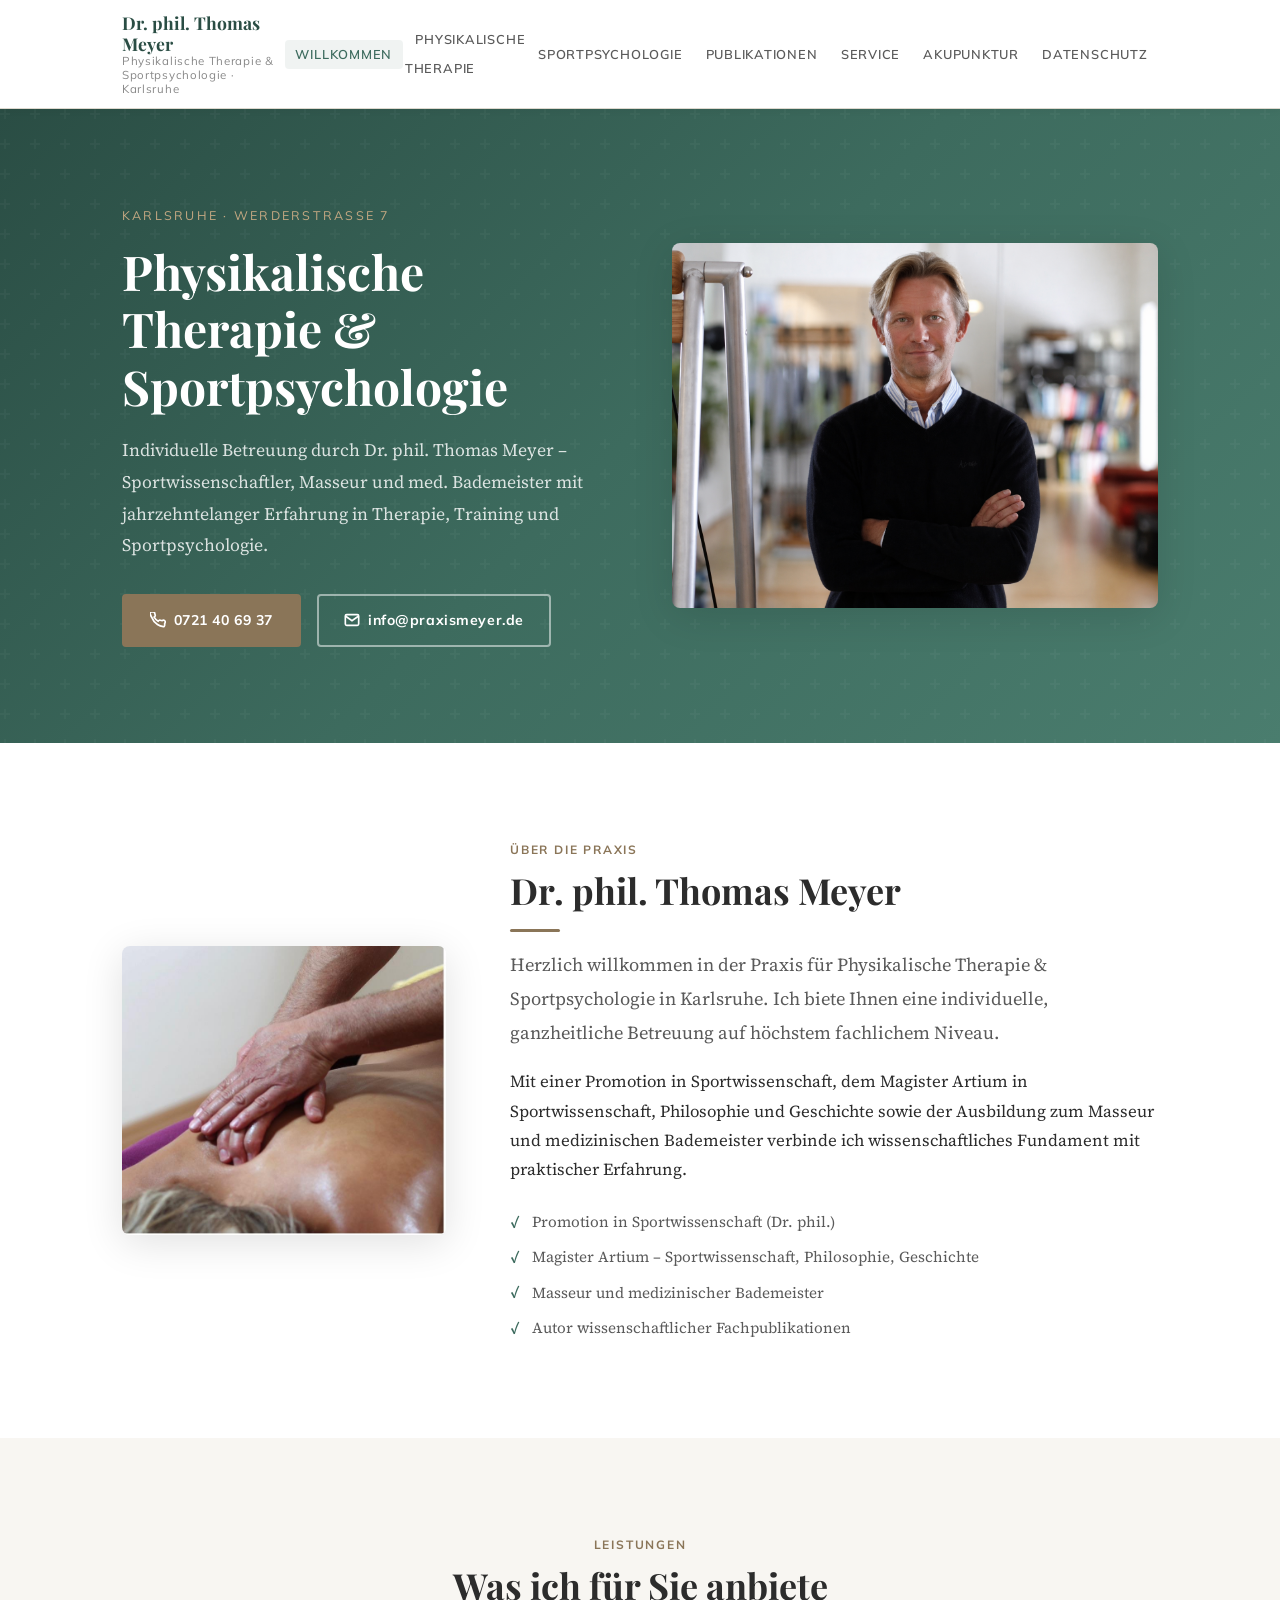
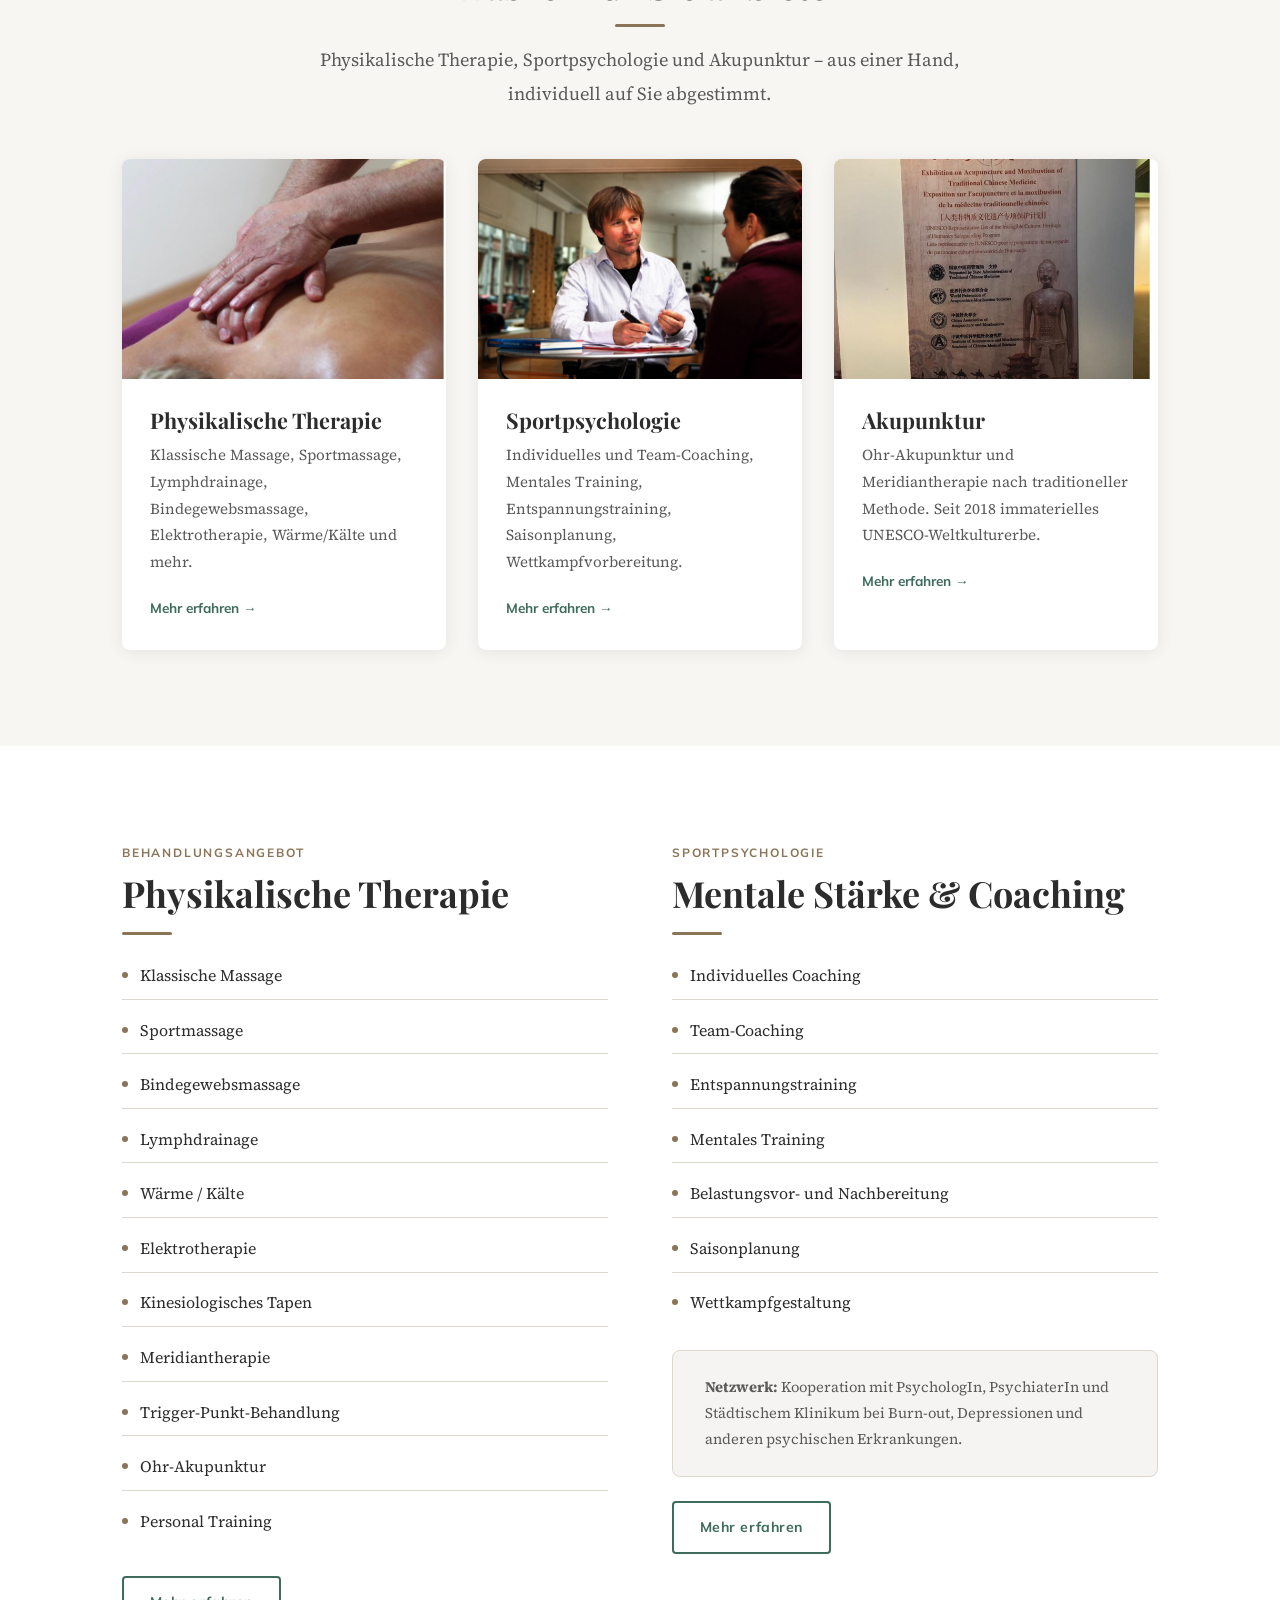
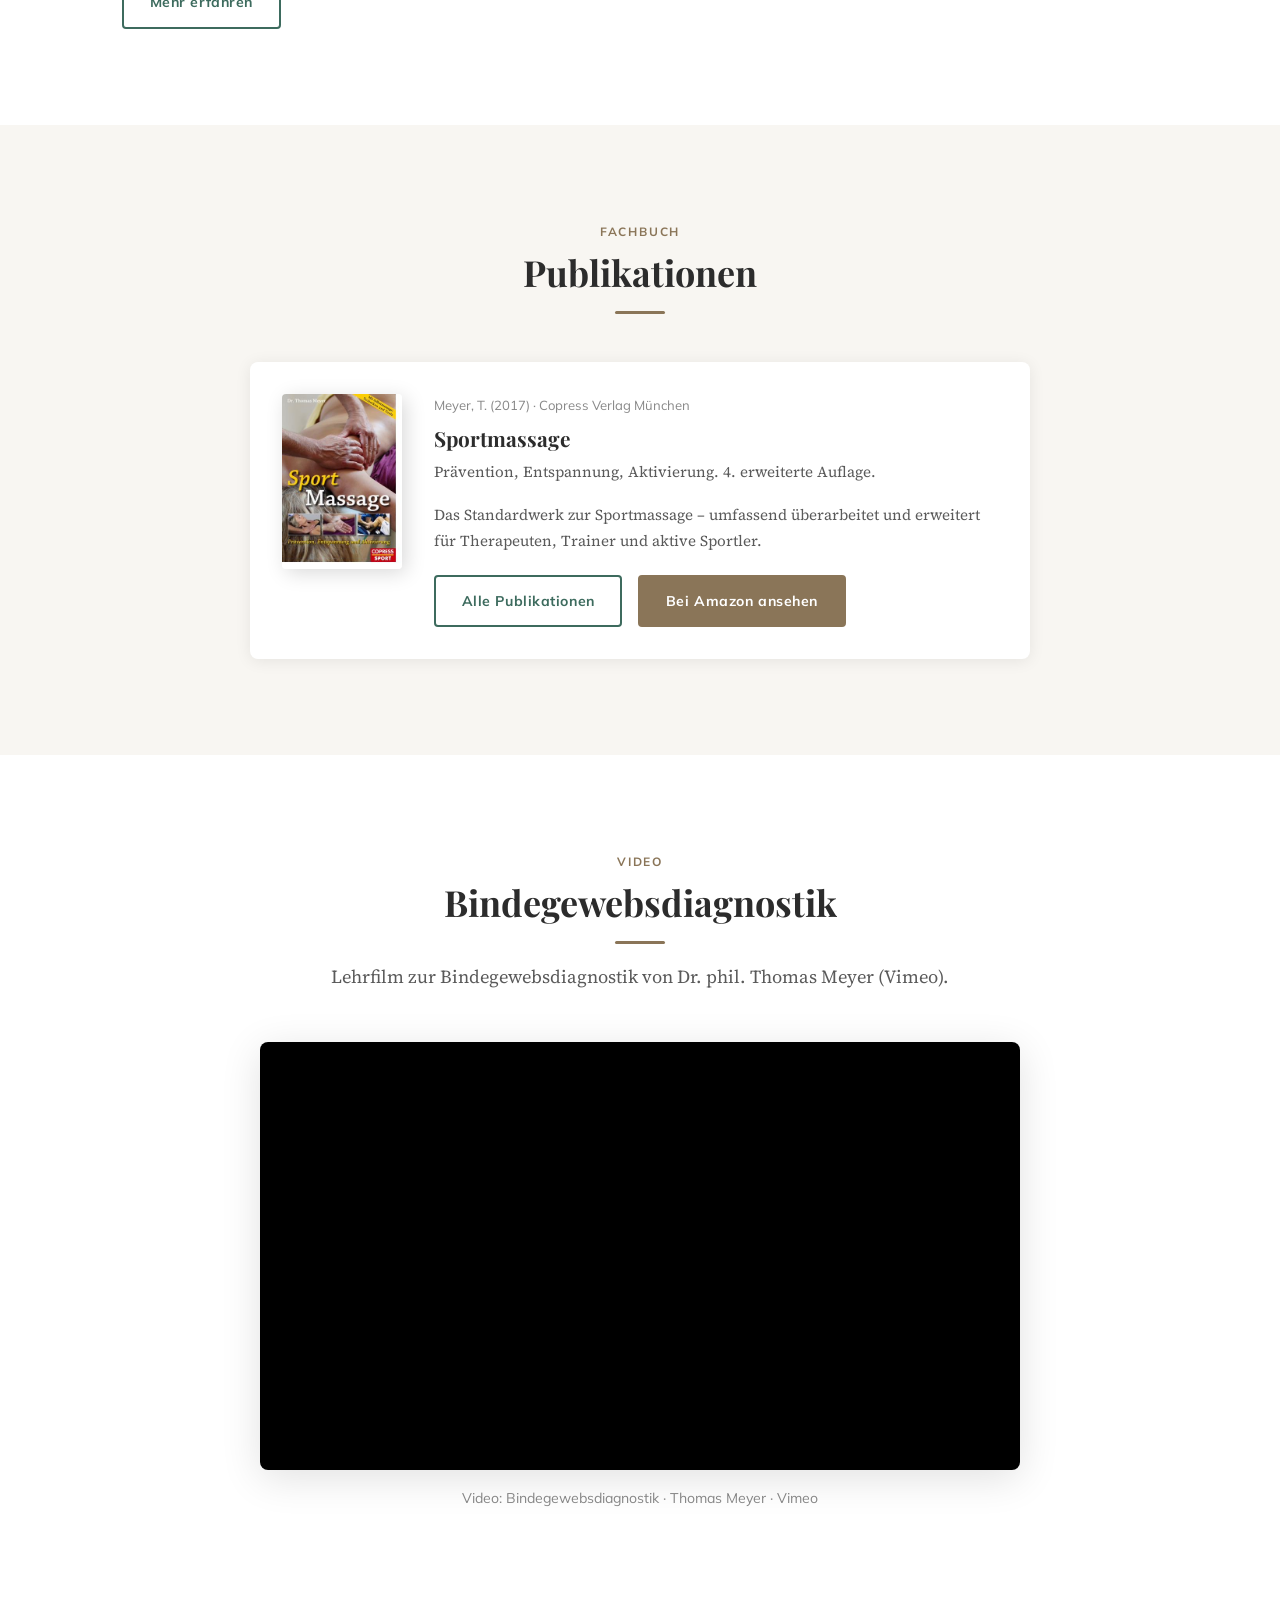
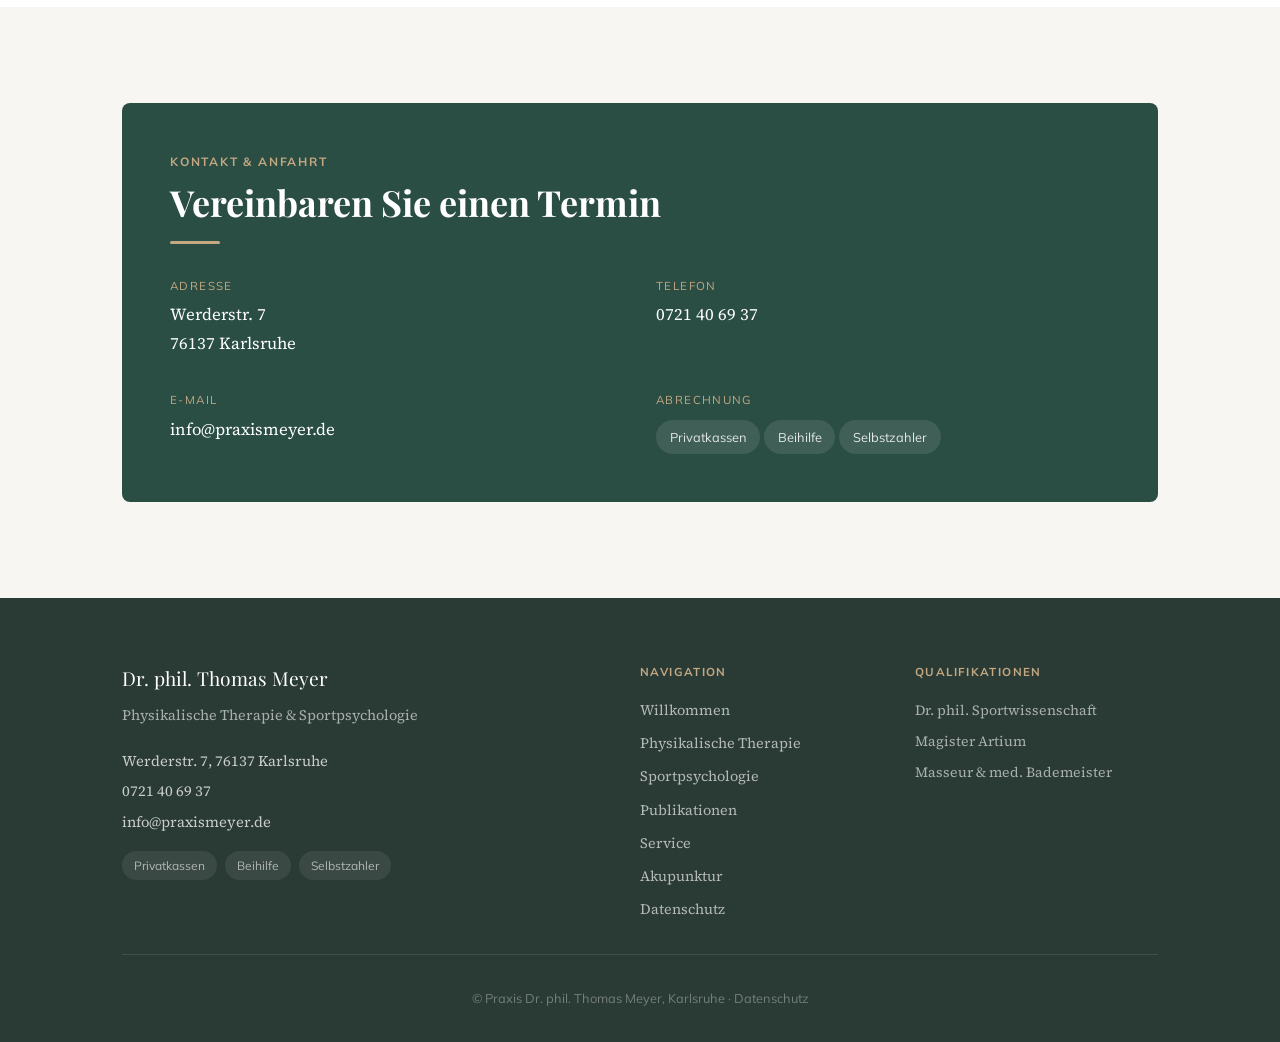
==== commit e92eaf8c: "Remove hero image frame" ====
--- a/index.html
+++ b/index.html
@@ -106,7 +106,6 @@
               height="480"
               loading="eager"
             />
-            <div class="hero-image-frame" aria-hidden="true"></div>
           </div>
         </div>
       </section>
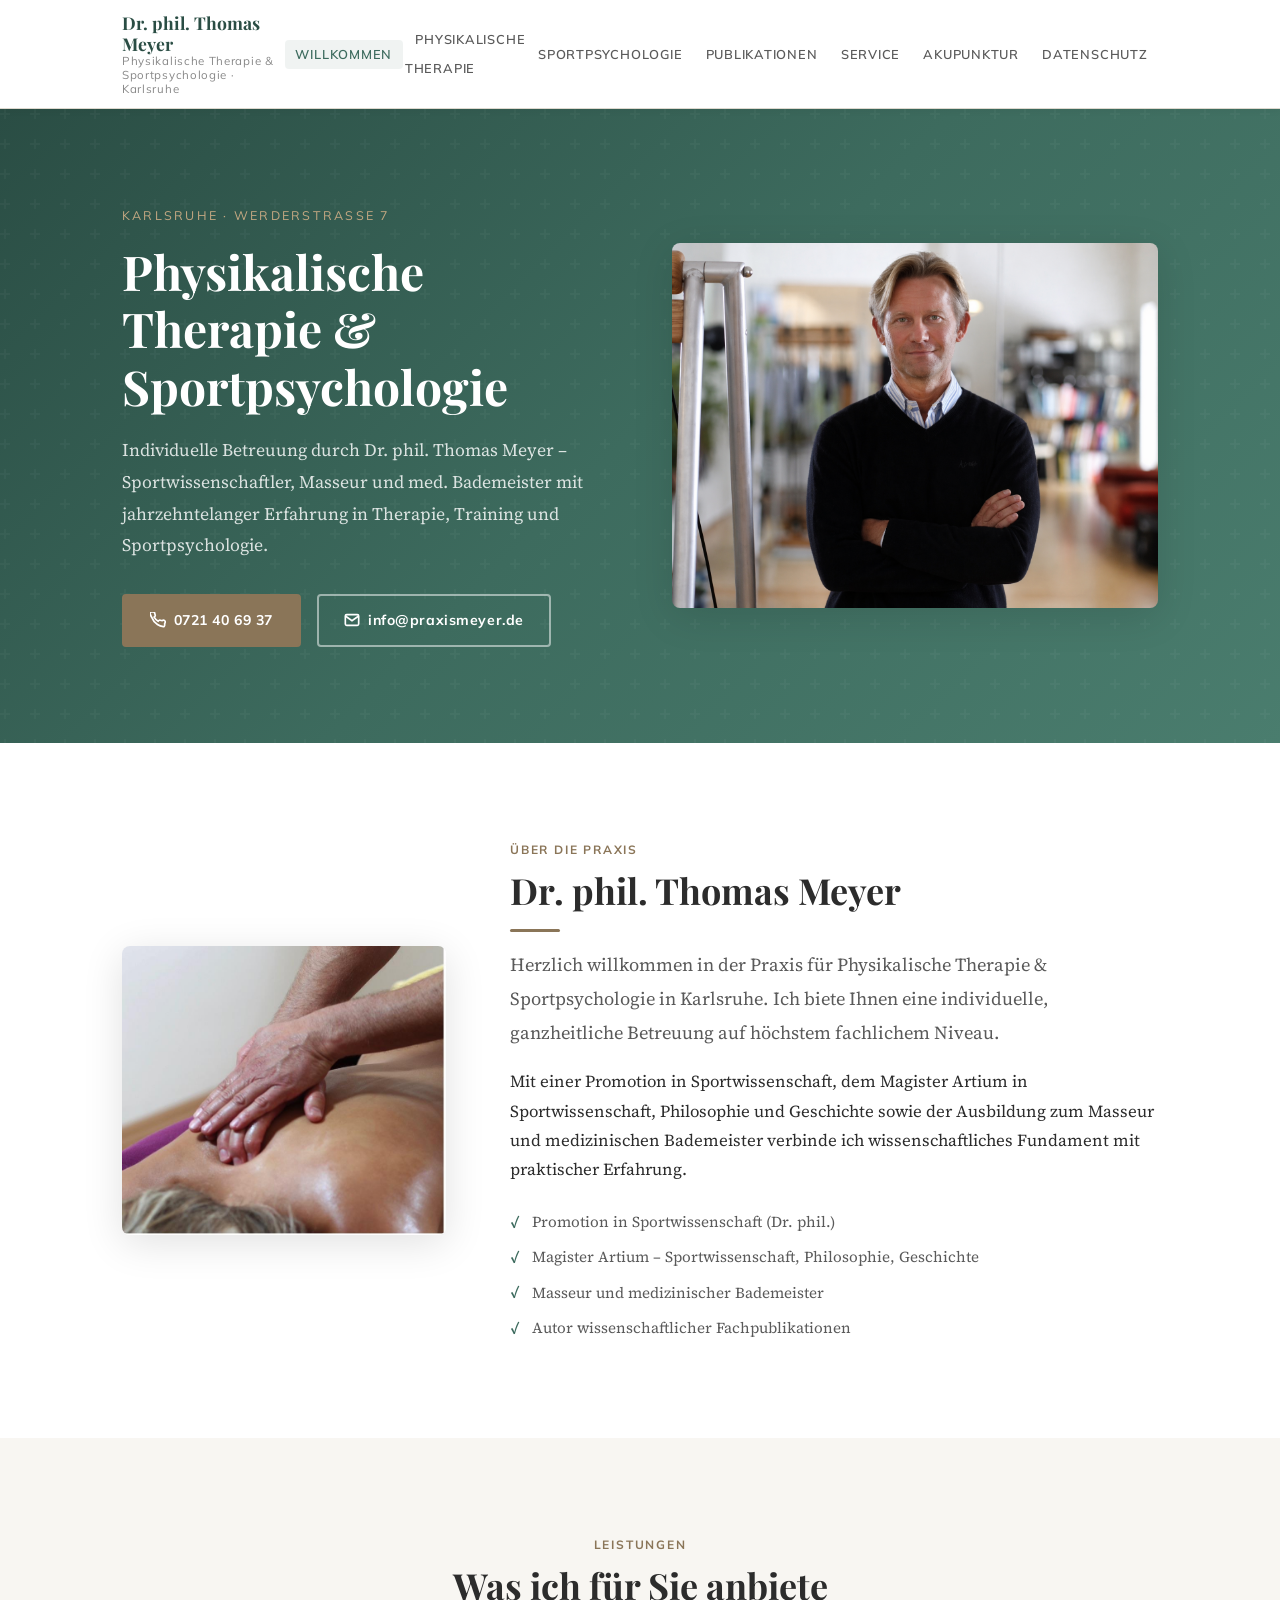
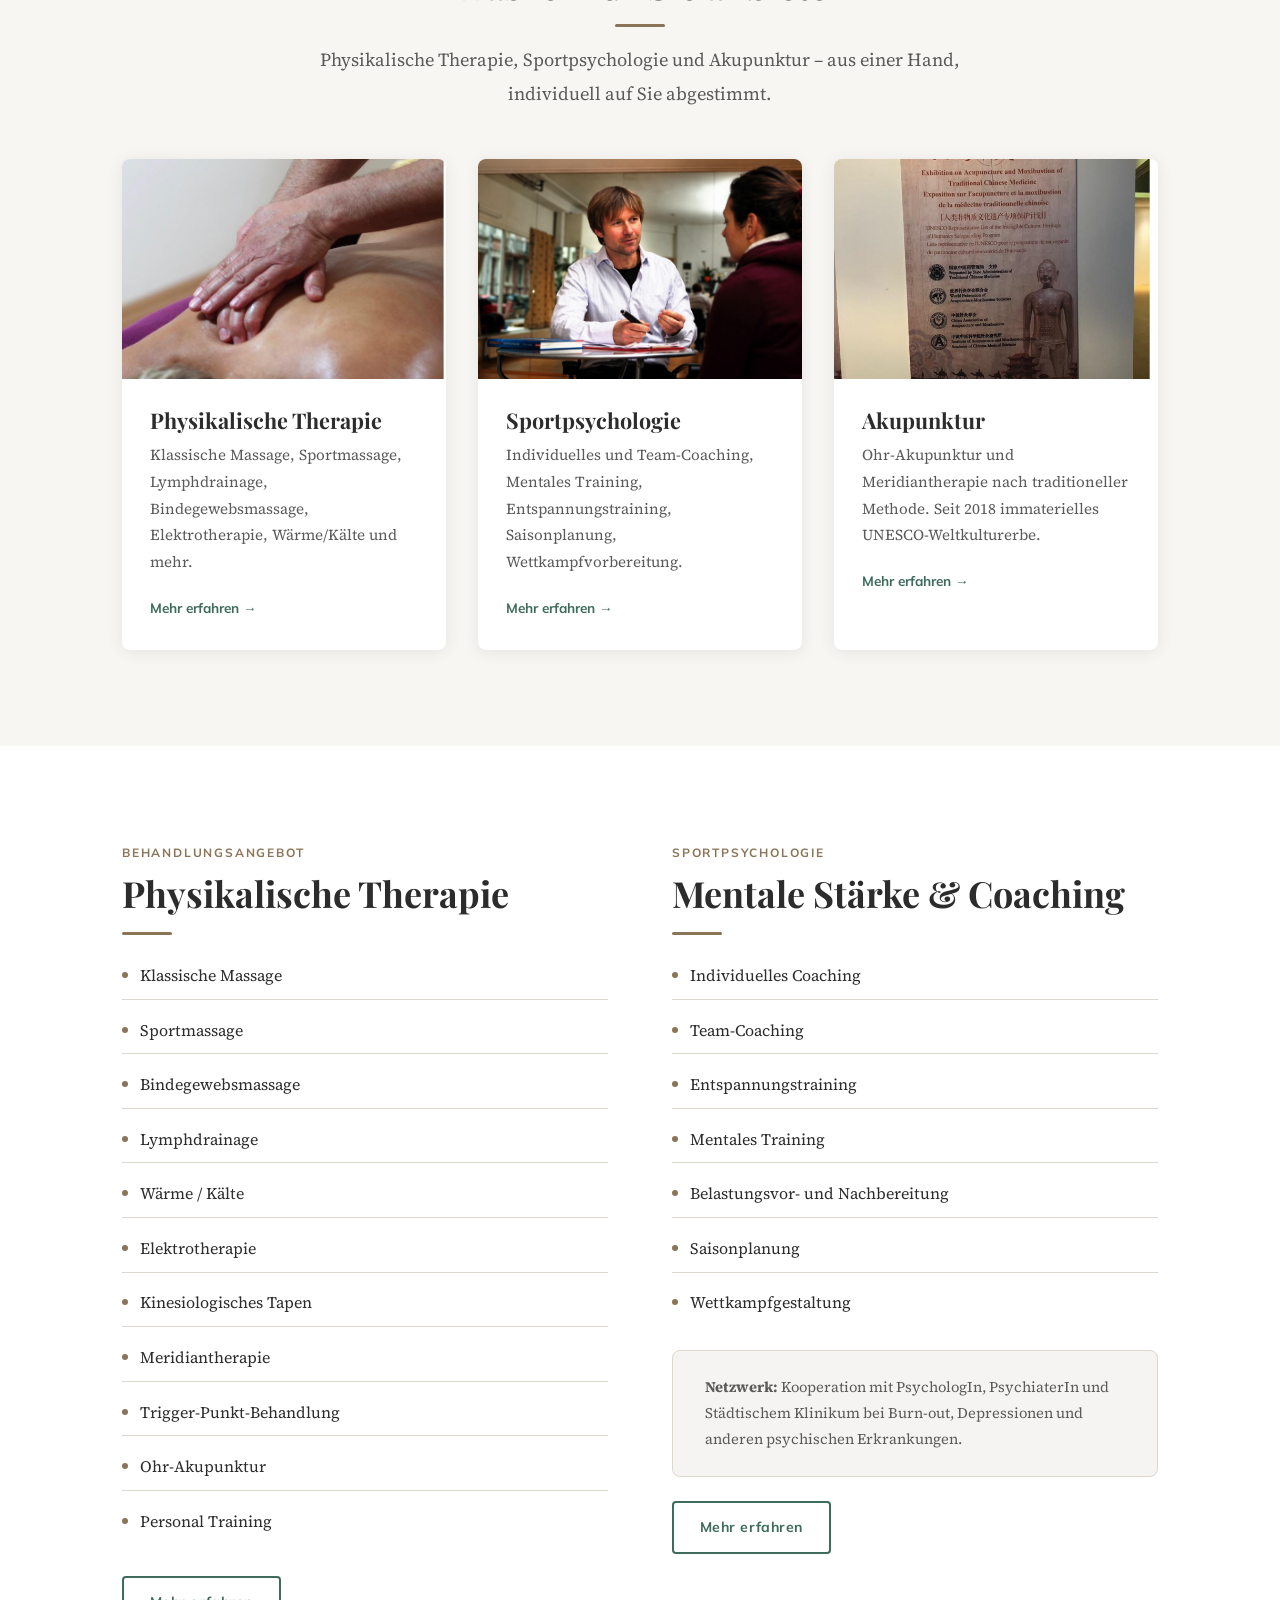
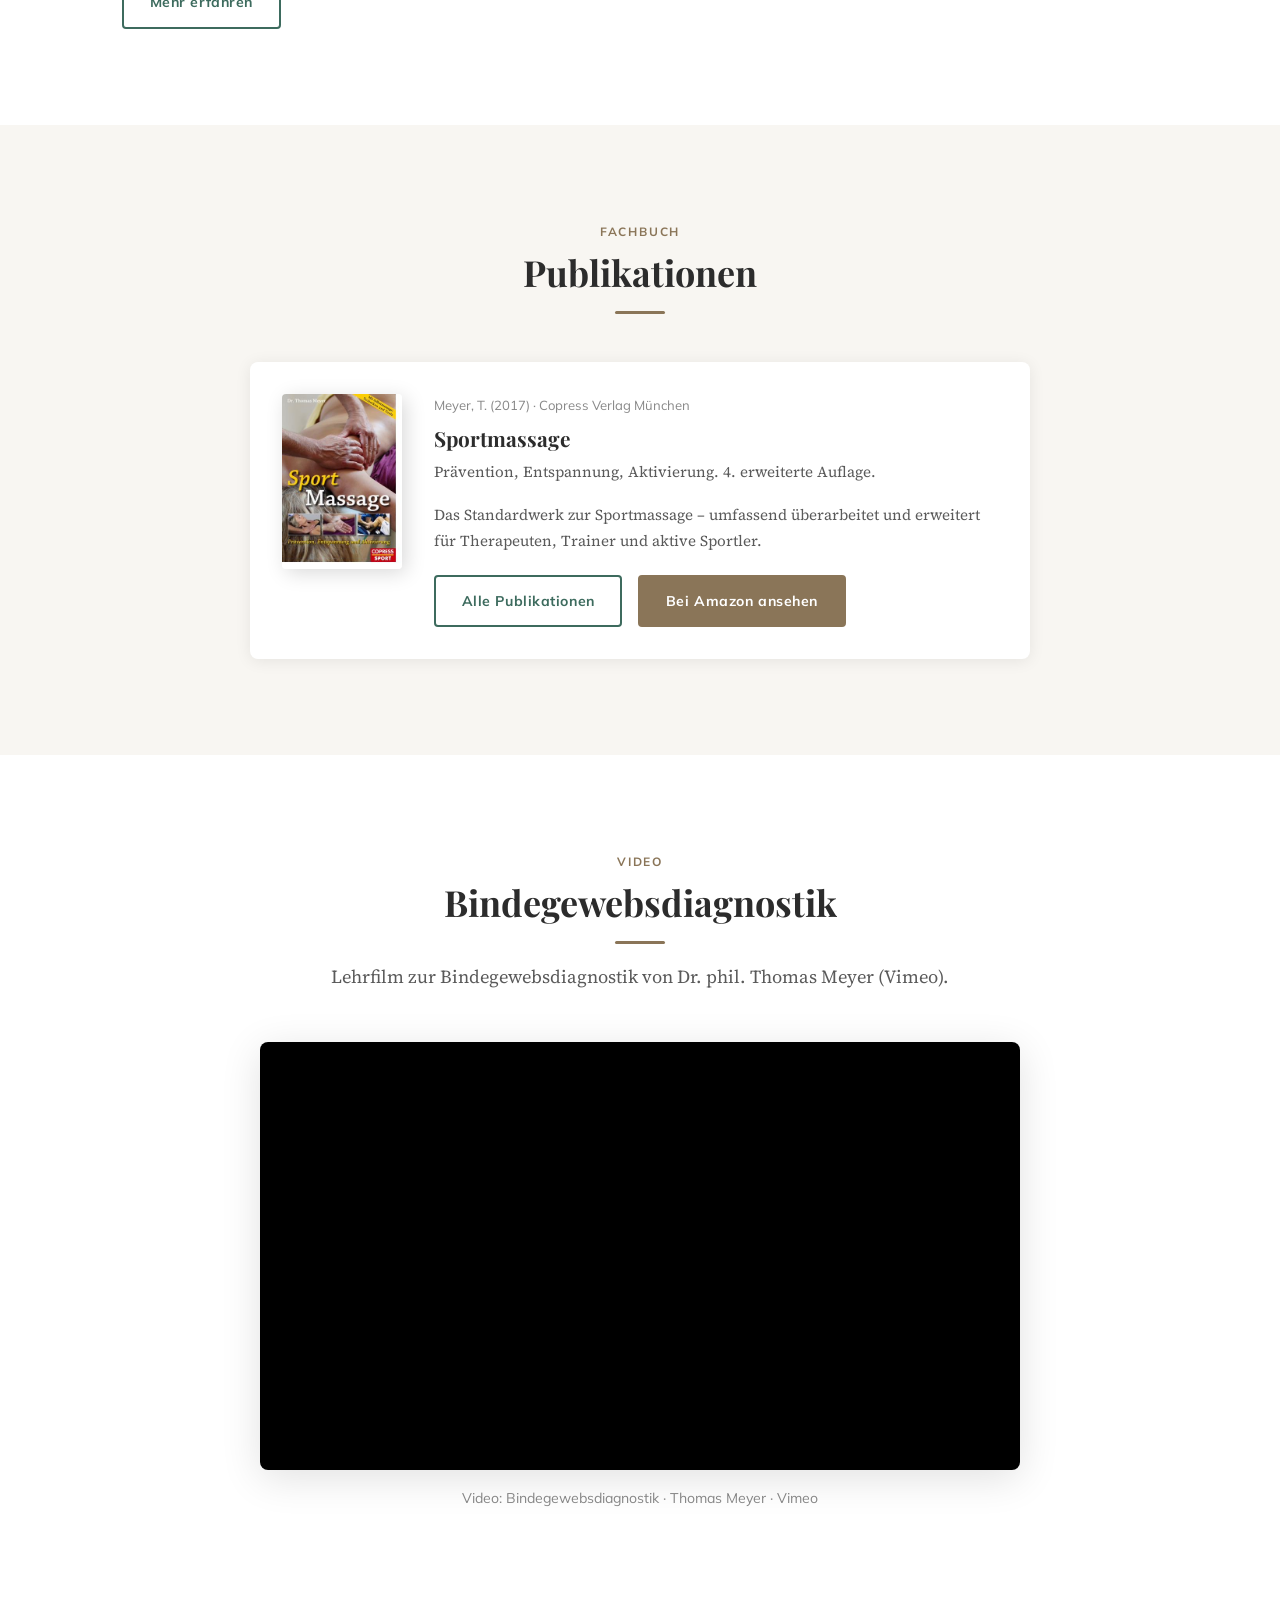
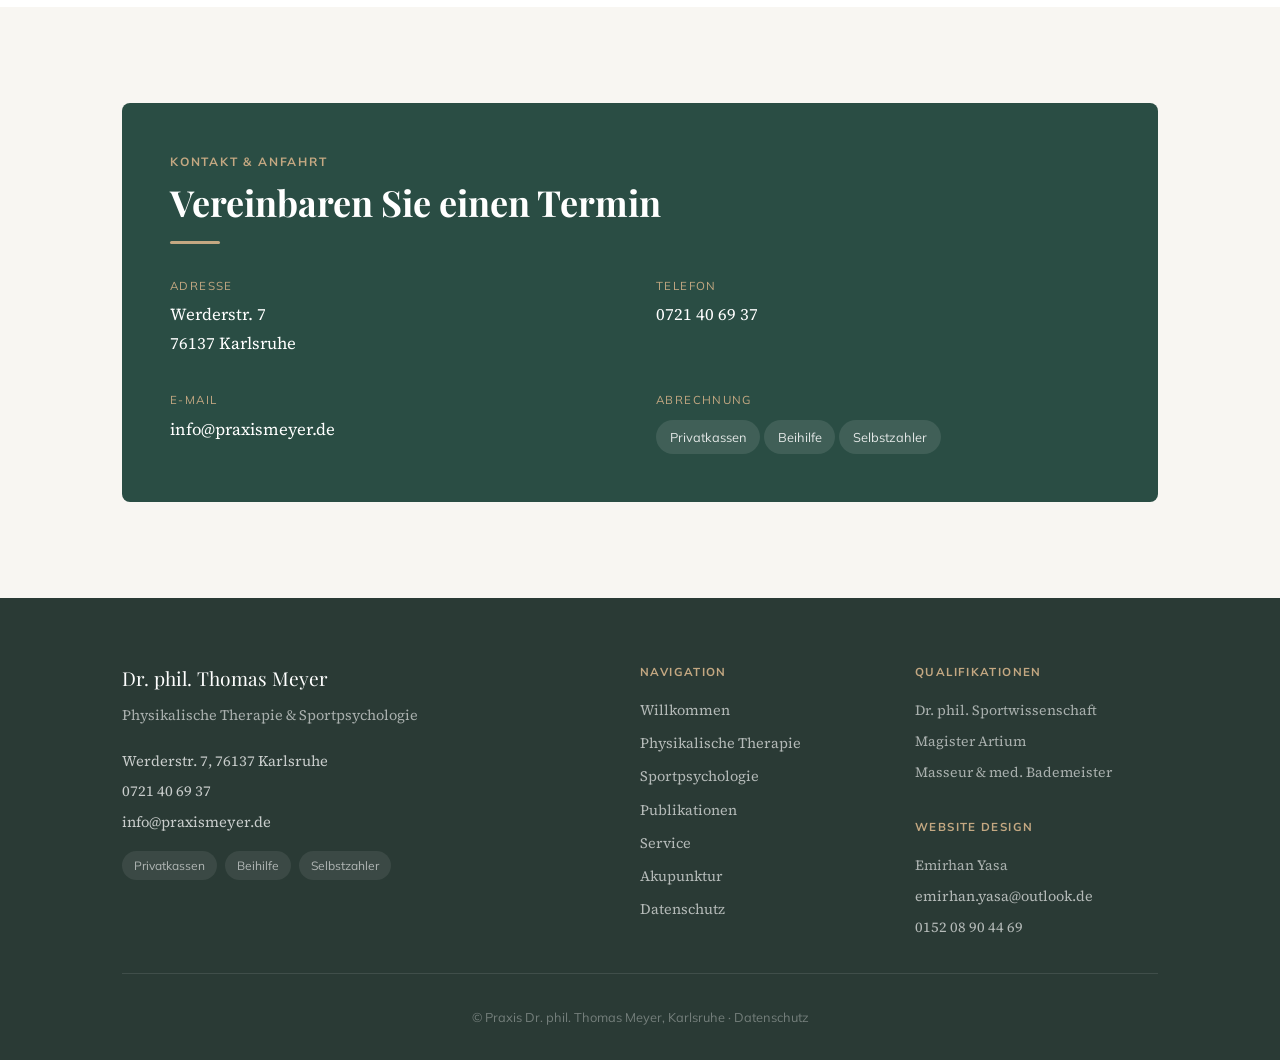
==== commit aa956e37: "Eigenwerbung stinkt" ====
--- a/index.html
+++ b/index.html
@@ -518,12 +518,26 @@
                 color: rgba(255, 255, 255, 0.6);
                 font-size: 0.88rem;
                 gap: 0.4rem;
+                margin-bottom: 2rem;
               "
             >
               <span>Dr. phil. Sportwissenschaft</span>
               <span>Magister Artium</span>
               <span>Masseur &amp; med. Bademeister</span>
             </div>
+            <div class="footer-heading">Website Design</div>
+            <div
+              class="footer-links"
+              style="
+                color: rgba(255, 255, 255, 0.6);
+                font-size: 0.88rem;
+                gap: 0.4rem;
+              "
+            >
+              <span>Emirhan Yasa</span>
+              <span><a href="mailto:emirhan.yasa@outlook.de">emirhan.yasa@outlook.de</a></span>
+              <span><a href="tel:015208904469">0152 08 90 44 69</a></span>
+            </div>
           </div>
         </div>
         <div class="footer-bottom">
